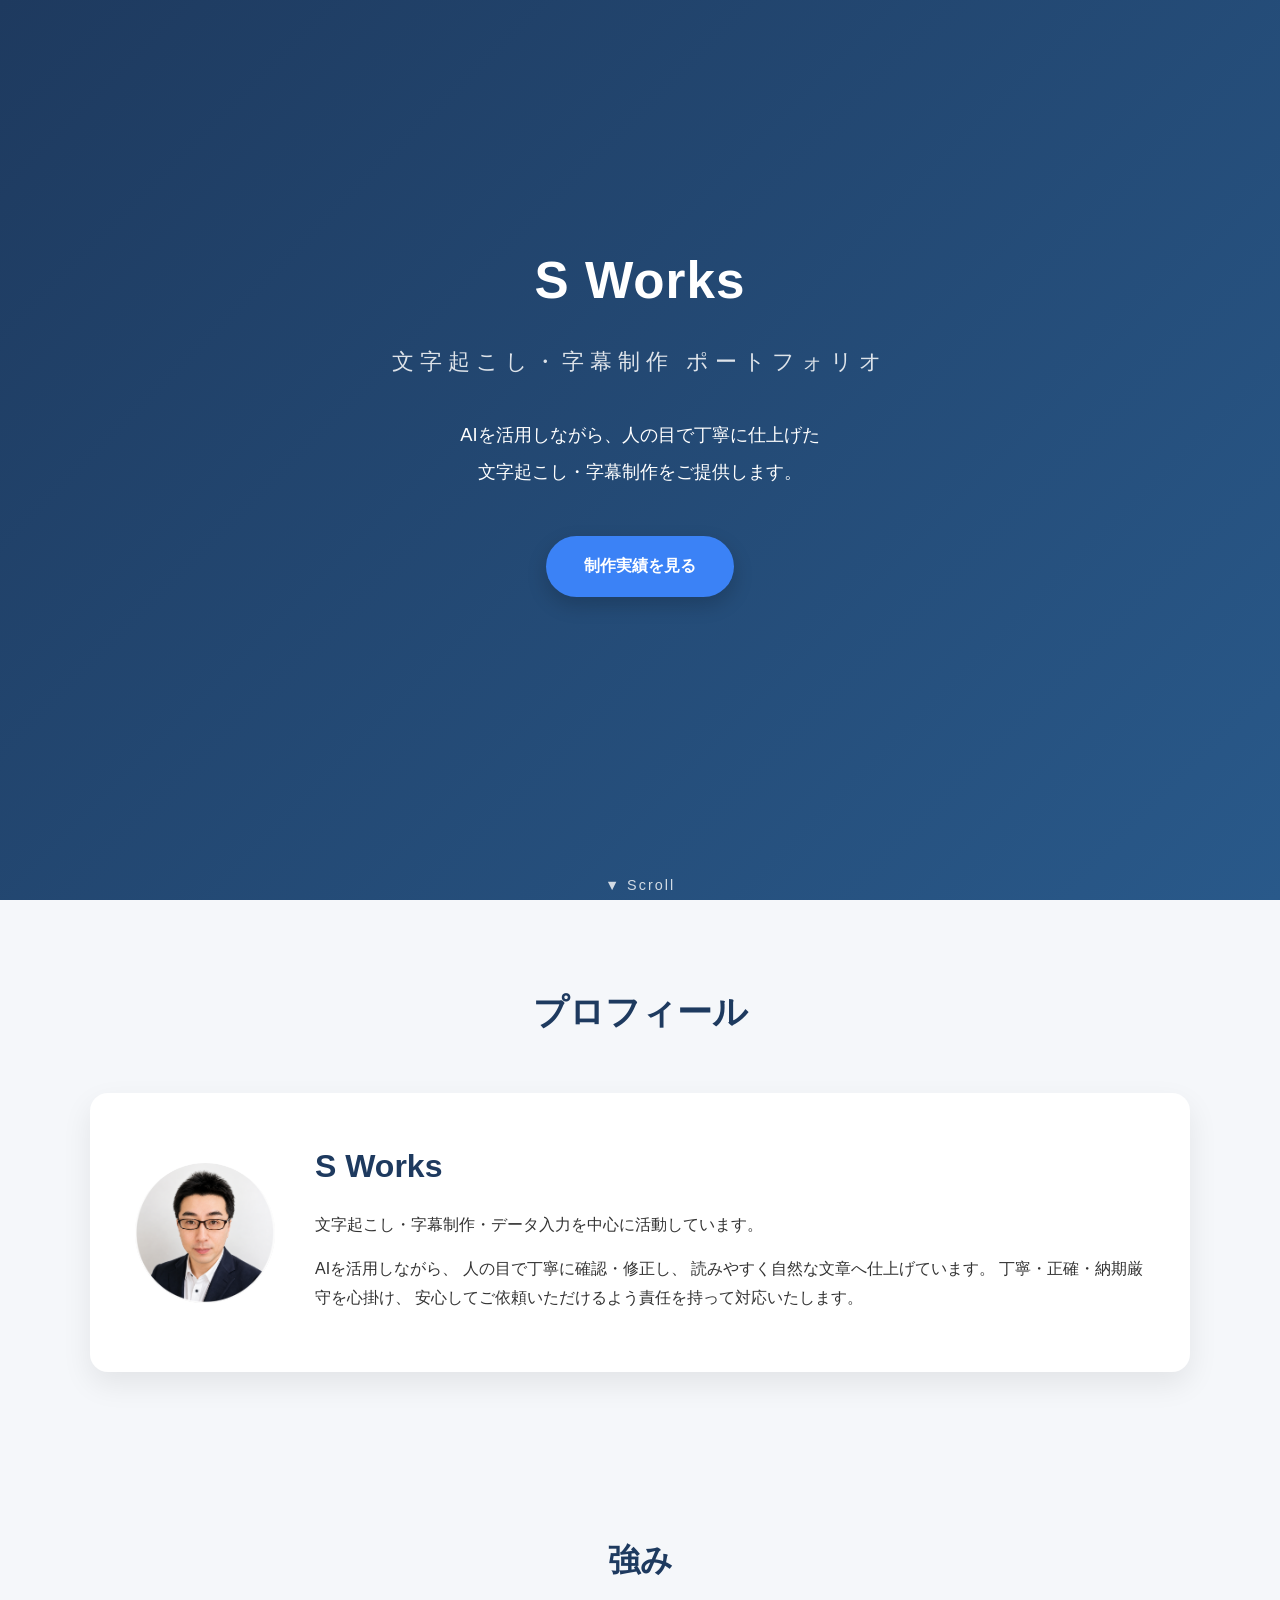
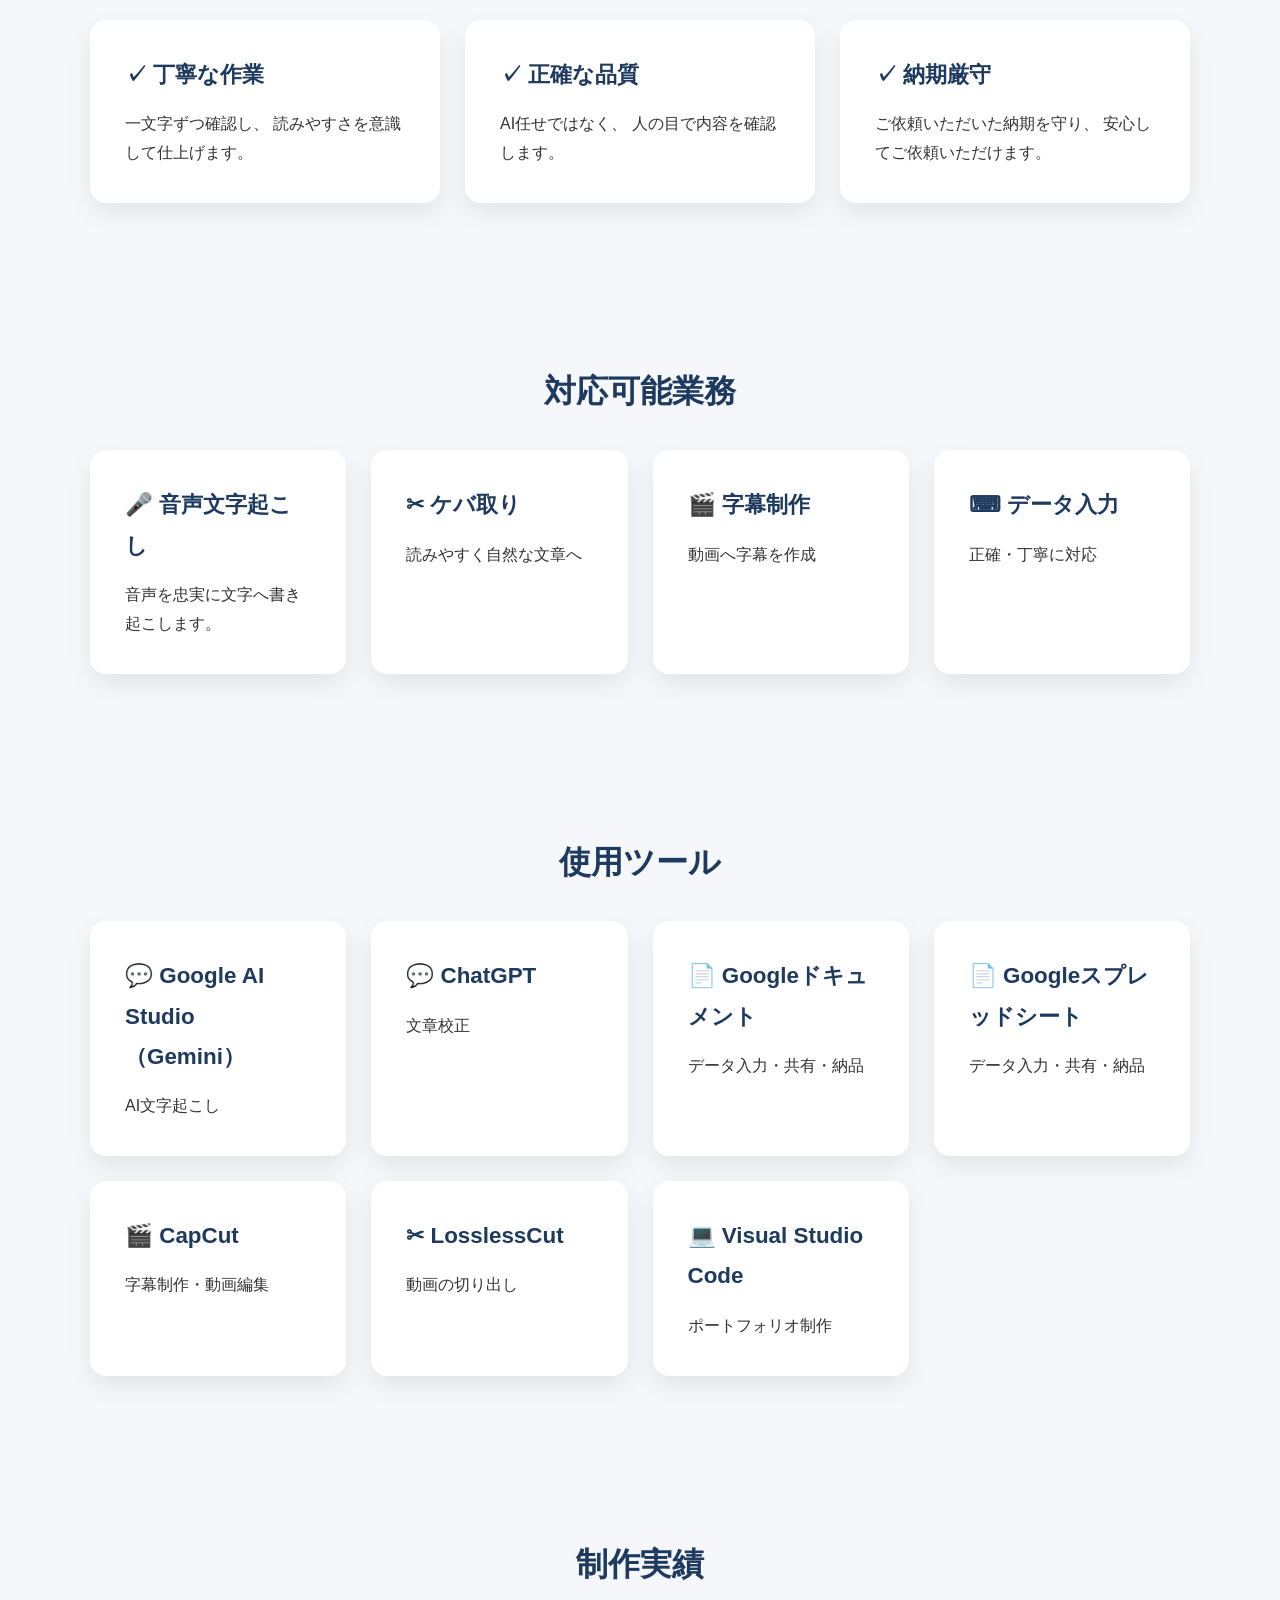
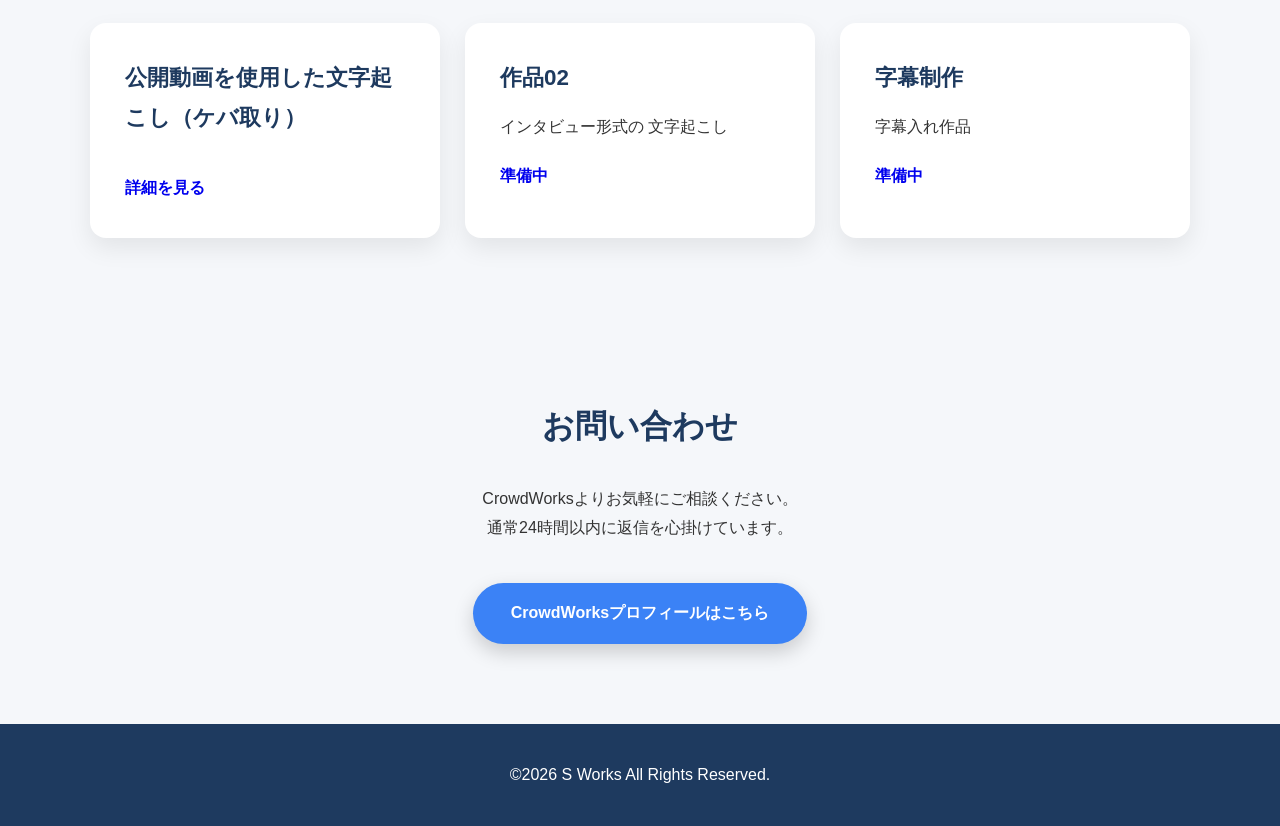
==== index.html @ fecd3fba "修正" ====
<!DOCTYPE html>
<html lang="ja">

<head>
    <meta charset="UTF-8">
    <meta name="viewport" content="width=device-width, initial-scale=1.0">

    <title>文字起こし・字幕制作 ポートフォリオ</title>

    <link rel="stylesheet" href="css/style.css">
</head>

<body>

    <!-- =========================
         Header
    ========================== -->
    <header class="hero">

        <div class="container">

            <h1>S Works</h1>

            <p class="subtitle">
                文字起こし・字幕制作 ポートフォリオ
            </p>

            <p class="lead">
                AIを活用しながら、人の目で丁寧に仕上げた<br>
                文字起こし・字幕制作をご提供します。
            </p>

            <a href="#works" class="button">
                制作実績を見る
            </a>

        </div>

        <div class="scroll-down">
            <a href="#profile">▼ Scroll</a>
        </div>



    </header>

    <!-- =========================
         Main
    ========================== -->
    <main>

        <!-- Profile -->
        <section id="profile" class="section">

            <div class="container">

                <div class="section-title">

                    <h2>プロフィール</h2>

                </div>

                <div class="profile-card">

                    <div class="profile-icon">

                        <img src="images/profile.png" alt="プロフィール写真">

                    </div>

                    <div class="profile-text">

                        <h3>S Works</h3>

                        <p>
                            文字起こし・字幕制作・データ入力を中心に活動しています。
                        </p>

                        <p>
                            AIを活用しながら、
                            人の目で丁寧に確認・修正し、
                            読みやすく自然な文章へ仕上げています。
                            丁寧・正確・納期厳守を心掛け、
                            安心してご依頼いただけるよう責任を持って対応いたします。
                        </p>

                    </div>

                </div>

            </div>

        </section>

        <!-- Strength -->
        <section id="strength" class="section">

            <div class="container">

                <h2>強み</h2>

                <div class="cards">

                    <article class="card">
                        <h3>✓ 丁寧な作業</h3>
                        <p>
                            一文字ずつ確認し、
                            読みやすさを意識して仕上げます。
                        </p>
                    </article>

                    <article class="card">
                        <h3>✓ 正確な品質</h3>
                        <p>
                            AI任せではなく、
                            人の目で内容を確認します。
                        </p>
                    </article>

                    <article class="card">
                        <h3>✓ 納期厳守</h3>
                        <p>
                            ご依頼いただいた納期を守り、
                            安心してご依頼いただけます。
                        </p>
                    </article>

                </div>

            </div>

        </section>

        <!-- Skills -->
        <section id="skills" class="section">

            <div class="container">

                <h2>対応可能業務</h2>

                <div class="cards">

                    <article class="card">
                        <h3>🎤 音声文字起こし</h3>
                        <p>音声を忠実に文字へ書き起こします。</p>
                    </article>

                    <article class="card">
                        <h3>✂ ケバ取り</h3>
                        <p>読みやすく自然な文章へ</p>
                    </article>

                    <article class="card">
                        <h3>🎬 字幕制作</h3>
                        <p>動画へ字幕を作成</p>
                    </article>

                    <article class="card">
                        <h3>⌨ データ入力</h3>
                        <p>正確・丁寧に対応</p>
                    </article>

                </div>

            </div>

        </section>

        <!-- Tools -->
        <section id="tools" class="section">

            <div class="container">

                <h2>使用ツール</h2>

                <div class="cards">
                    <article class="card">
                        <h3>💬 Google AI Studio（Gemini）</h3>
                        <p>AI文字起こし</p>
                    </article>

                    <article class="card">
                        <h3>💬 ChatGPT</h3>
                        <p>文章校正</p>
                    </article>

                    <article class="card">
                        <h3>📄 Googleドキュメント</h3>
                        <p>データ入力・共有・納品</p>
                    </article>

                    <article class="card">
                        <h3>📄 Googleスプレッドシート</h3>
                        <p>データ入力・共有・納品</p>
                    </article>

                    <article class="card">
                        <h3>🎬 CapCut</h3>
                        <p>字幕制作・動画編集</p>
                    </article>

                    <article class="card">
                        <h3>✂ LosslessCut</h3>
                        <p>動画の切り出し</p>
                    </article>

                    <article class="card">
                        <h3>💻 Visual Studio Code</h3>
                        <p>ポートフォリオ制作</p>
                    </article>

                </div>

            </div>

        </section>

        <!-- Works -->
        <section id="works" class="section">

            <div class="container">

                <h2>制作実績</h2>

                <div class="cards">

                    <article class="card">

                        <h3>公開動画を使用した文字起こし（ケバ取り）</h3>

                        <a href="works/work01.html">
                            詳細を見る
                        </a>

                    </article>

                    <article class="card">

                        <h3>作品02</h3>

                        <p>
                            インタビュー形式の
                            文字起こし
                        </p>

                        <a href="#">
                            準備中
                        </a>

                    </article>

                    <article class="card">

                        <h3>字幕制作</h3>

                        <p>
                            字幕入れ作品
                        </p>

                        <a href="#">
                            準備中
                        </a>

                    </article>

                </div>

            </div>

        </section>

        <!-- Contact -->
        <section id="contact" class="section">

            <div class="container">

                <h2>お問い合わせ</h2>

                <p>
                    CrowdWorksよりお気軽にご相談ください。<br>
                    通常24時間以内に返信を心掛けています。
                </p>

                <a href="https://crowdworks.jp/public/employees/7105309" class="button" target="_blank"
                    rel="noopener noreferrer">

                    CrowdWorksプロフィールはこちら

                </a>

            </div>

        </section>

    </main>

    <!-- Footer -->
    <footer>

        <div class="container">

            <p>
                ©2026 S Works
                All Rights Reserved.
            </p>

        </div>

    </footer>

</body>

</html>
---- css/style.css ----
/* ==========================================
   Ver.2.0 Portfolio
   style.css
========================================== */

/* ---------- リセット ---------- */

* {
    margin: 0;
    padding: 0;
    box-sizing: border-box;
}

/* ---------- 全体 ---------- */

html {

    scroll-behavior: smooth;

}

body {

    font-family:
        "Yu Gothic",
        "Meiryo",
        sans-serif;

    background: #F5F7FA;

    color: #333333;

    line-height: 1.8;

}

/* ---------- 共通 ---------- */

.container {

    width: 90%;

    max-width: 1100px;

    margin: auto;

}

.section {

    padding: 80px 0;

}

.section h2 {

    font-size: 2rem;

    color: #1E3A5F;

    margin-bottom: 30px;

    text-align: center;

}

/* ---------- Hero ---------- */

.hero {

    min-height: 100vh;

    display: flex;

    flex-direction: column;

    justify-content: center;

    align-items: center;

    background: linear-gradient(135deg, #1E3A5F 0%, #29598A 100%);

    color: white;

    text-align: center;

}

/* ←ここに追加 */
.hero .container {

    display: flex;

    flex-direction: column;

    align-items: center;

}

.hero h1 {

    font-size: 3.2rem;

    margin-bottom: 15px;

    font-weight: 700;

    letter-spacing: 1px;

}

.subtitle {

    font-size: 1.4rem;

    letter-spacing: 6px;

    opacity: .85;

    margin-bottom: 35px;

    text-transform: uppercase;

}

.lead {

    font-size: 1.15rem;

    line-height: 2;

    margin-bottom: 45px;

}

/* ---------- ボタン ---------- */

.button {

    display: inline-block;

    background: #3B82F6;

    color: white;

    text-decoration: none;

    padding: 16px 38px;

    border-radius: 50px;

    font-weight: bold;

    box-shadow: 0 8px 20px rgba(0, 0, 0, .18);

    transition: all .3s ease;

}

.button:hover {

    background: #2563EB;

    transform: translateY(-3px);

    box-shadow: 0 15px 30px rgba(0, 0, 0, .25);

}

/* ---------- カード一覧 ---------- */

.cards {

    display: grid;

    grid-template-columns: repeat(auto-fit, minmax(220px, 1fr));

    gap: 25px;

}

.card {

    background: white;

    border-radius: 16px;

    padding: 35px;

    box-shadow: 0 10px 25px rgba(0, 0, 0, .08);

    transition: .3s;

}

.card:hover {

    transform: translateY(-8px);

    box-shadow: 0 18px 35px rgba(0, 0, 0, .15);

}


.card h3 {

    color: #1E3A5F;

    font-size: 1.4rem;

    margin-bottom: 15px;

}

.card a {

    display: inline-block;

    margin-top: 20px;

    text-decoration: none;

    font-weight: bold;

}

/* ---------- リスト ---------- */

ul {

    list-style: none;

}

li {

    background: white;

    margin-bottom: 15px;

    padding: 18px 25px;

    border-left: 5px solid #3B82F6;

    border-radius: 8px;

    box-shadow: 0 2px 8px rgba(0, 0, 0, .05);

}

/* ---------- Footer ---------- */

footer {

    background: #1E3A5F;

    color: white;

    text-align: center;

    padding: 35px;

}

footer p {
    line-height: 2;
}

/* ---------- スマホ ---------- */

@media (max-width:768px) {

    .hero {

        padding: 80px 20px;

    }

    .hero h1 {

        font-size: 2.2rem;

    }

    .subtitle {

        font-size: 1.2rem;

    }

    .cards {

        grid-template-columns: 1fr;

    }

    .section {

        padding: 60px 0;

    }

    .profile-card {

        flex-direction: column;

        text-align: center;

    }

    .profile-icon {

        margin-bottom: 20px;

    }

    .work-sample {

        grid-template-columns: 1fr;

    }

}

/* ==========================
   Section Title
========================== */

.section-title {
    text-align: center;
    margin-bottom: 50px;
}

.section-title span {
    display: block;
    color: #3B82F6;
    font-size: 0.9rem;
    font-weight: bold;
    letter-spacing: 4px;
    margin-bottom: 10px;
}

.section-title h2 {
    font-size: 2.2rem;
    color: #1E3A5F;
    margin-bottom: 0;
}

/* ==========================
   Profile
========================== */

.profile-card {

    display: flex;

    align-items: center;

    gap: 40px;

    background: white;

    border-radius: 18px;

    padding: 45px;

    box-shadow: 0 12px 30px rgba(0, 0, 0, .08);

}

.profile-icon {

    width: 140px;

    height: 140px;

    overflow: hidden;

    border-radius: 50%;

    flex-shrink: 0;

}

.profile-icon img {

    width: 100%;
    height: 100%;
    object-fit: cover;

    border-radius: 50%;

    box-shadow: 0 8px 18px rgba(0, 0, 0, .15);

}

.profile-text h3 {

    font-size: 2rem;

    color: #1E3A5F;

    margin-bottom: 15px;

}

.profile-text p {

    margin-bottom: 15px;

}

/* ==========================
   Scroll
========================== */

.scroll-down {

    text-align: center;

    margin-top: 40px;

}

.scroll-down a {

    color: white;

    text-decoration: none;

    font-size: 0.9rem;

    letter-spacing: 2px;

    opacity: .8;

    animation: scrollMove 2s infinite;

}

@keyframes scrollMove {

    0% {
        transform: translateY(0);
        opacity: .3;
    }

    50% {
        transform: translateY(10px);
        opacity: 1;
    }

    100% {
        transform: translateY(0);
        opacity: .3;
    }

}

/* ==========================
   Contact
========================== */

#contact {

    text-align: center;

}

#contact p {

    margin-bottom: 30px;

}

#contact .button {

    margin-top: 10px;

}

/* ==========================
   Work Sample
========================== */

.work-sample {

    display: grid;

    grid-template-columns: repeat(2, 1fr);

    gap: 25px;

    margin-top: 30px;

}

/* ==========================
   Project Table
========================== */

.project-table {

    width: 100%;

    border-collapse: collapse;

    background: white;

    border-radius: 12px;

    overflow: hidden;

    box-shadow: 0 8px 20px rgba(0, 0, 0, .08);

}

.project-table th {

    width: 30%;

    background: #1E3A5F;

    color: white;

    padding: 18px;

    text-align: left;

    font-weight: bold;

}

.project-table td {

    padding: 18px;

    background: #F7F9FC;

}

.project-table tr:not(:last-child) {

    border-bottom: 1px solid #E5E7EB;

}

/* ==========================
   Result
========================== */

.result-card {

    text-align: center;

    padding: 60px 40px;

}

.result-card p {

    margin-bottom: 35px;

    font-size: 1.05rem;

}

/* ==========================
   video-info
========================== */
.video-info {

    margin-top: 20px;

    padding: 20px;

    background: #F7F9FC;

    border-left: 4px solid #3B82F6;

    border-radius: 8px;

    font-size: 0.95rem;

    line-height: 1.8;

}

.video-info p {

    margin-bottom: 8px;

}
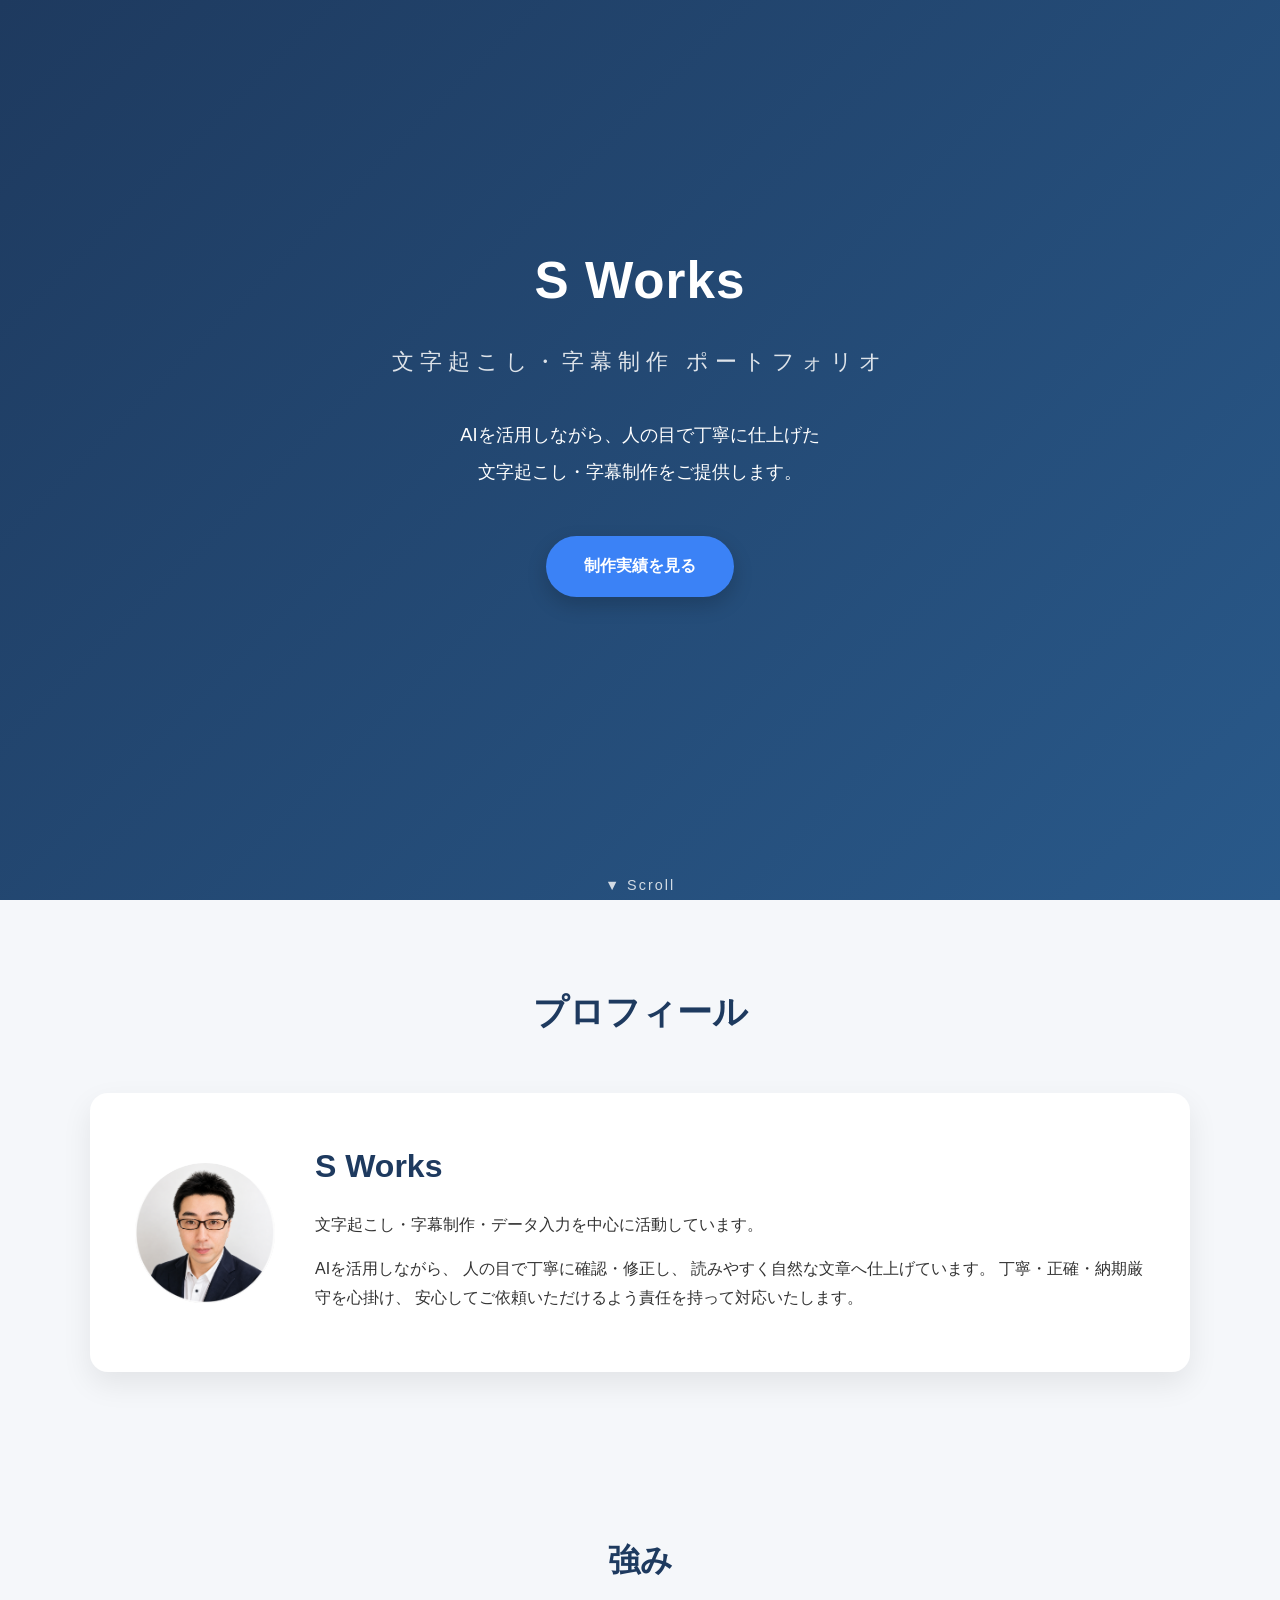
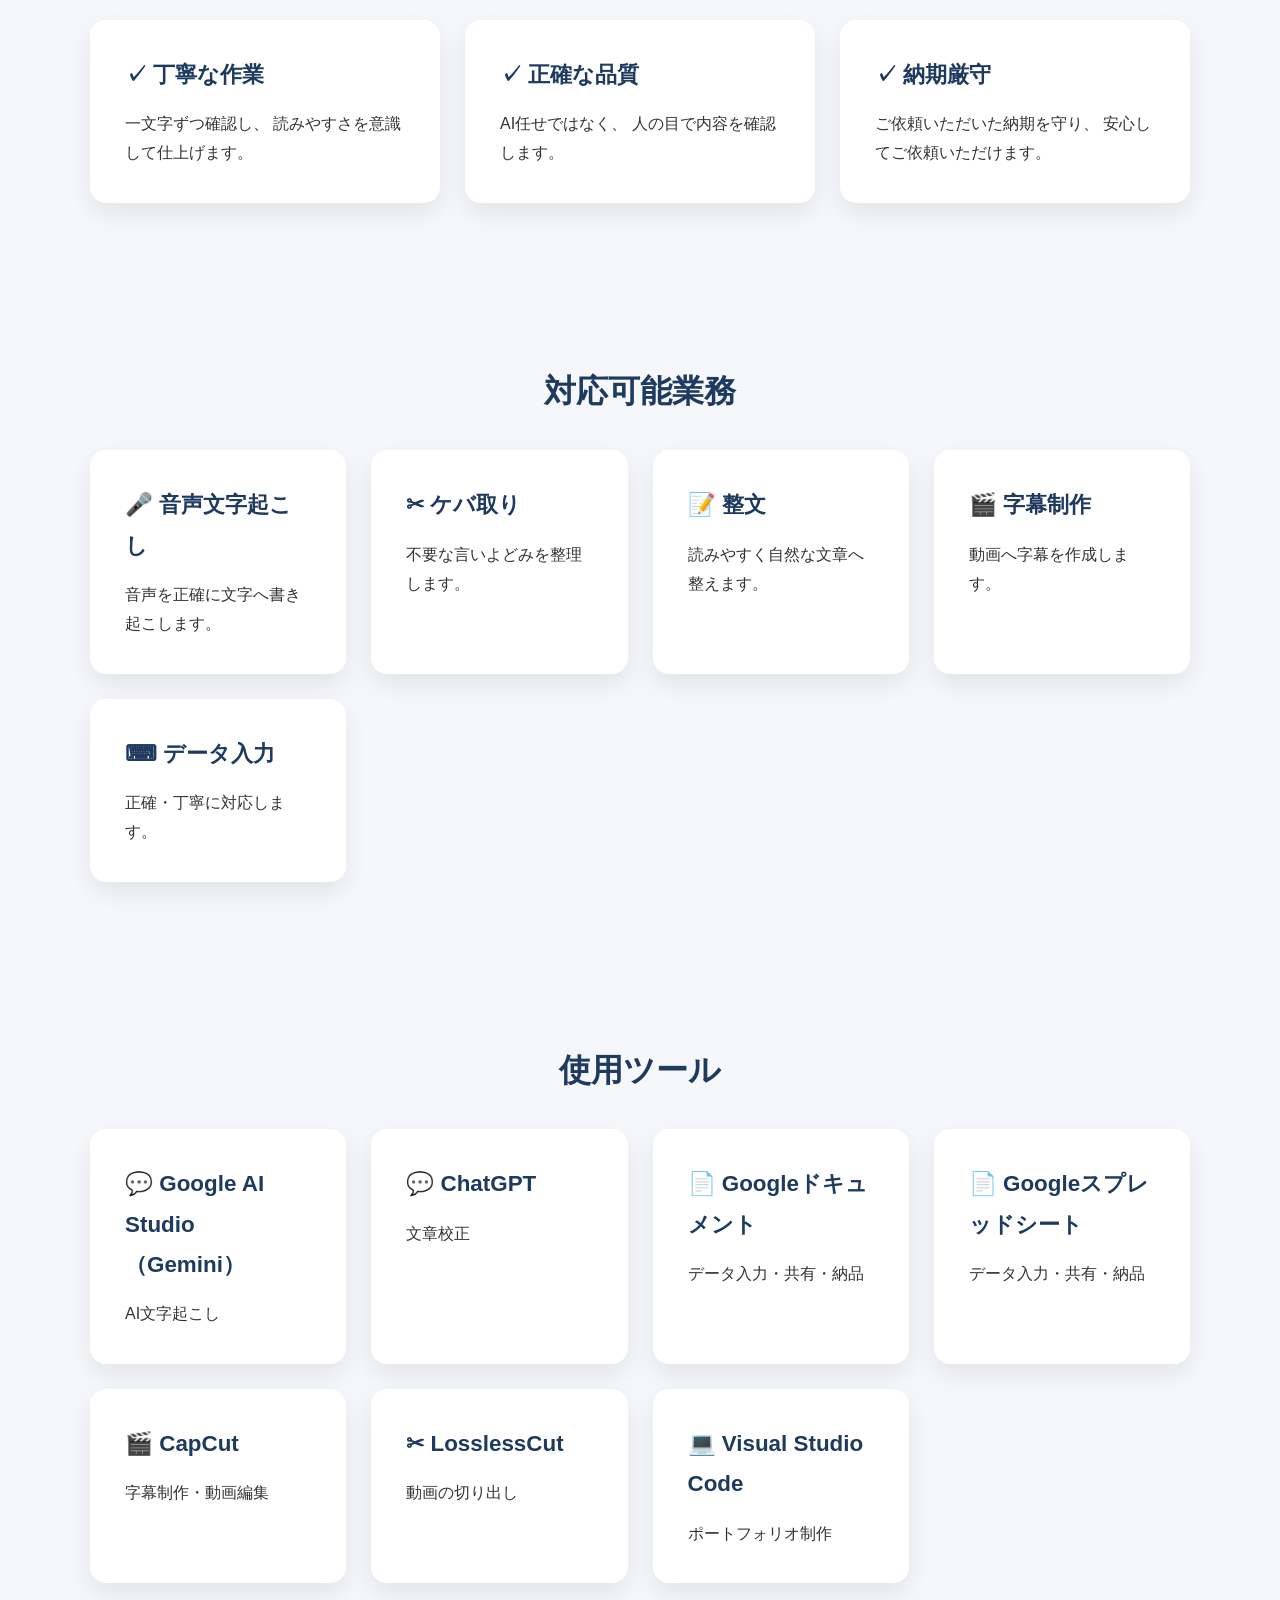
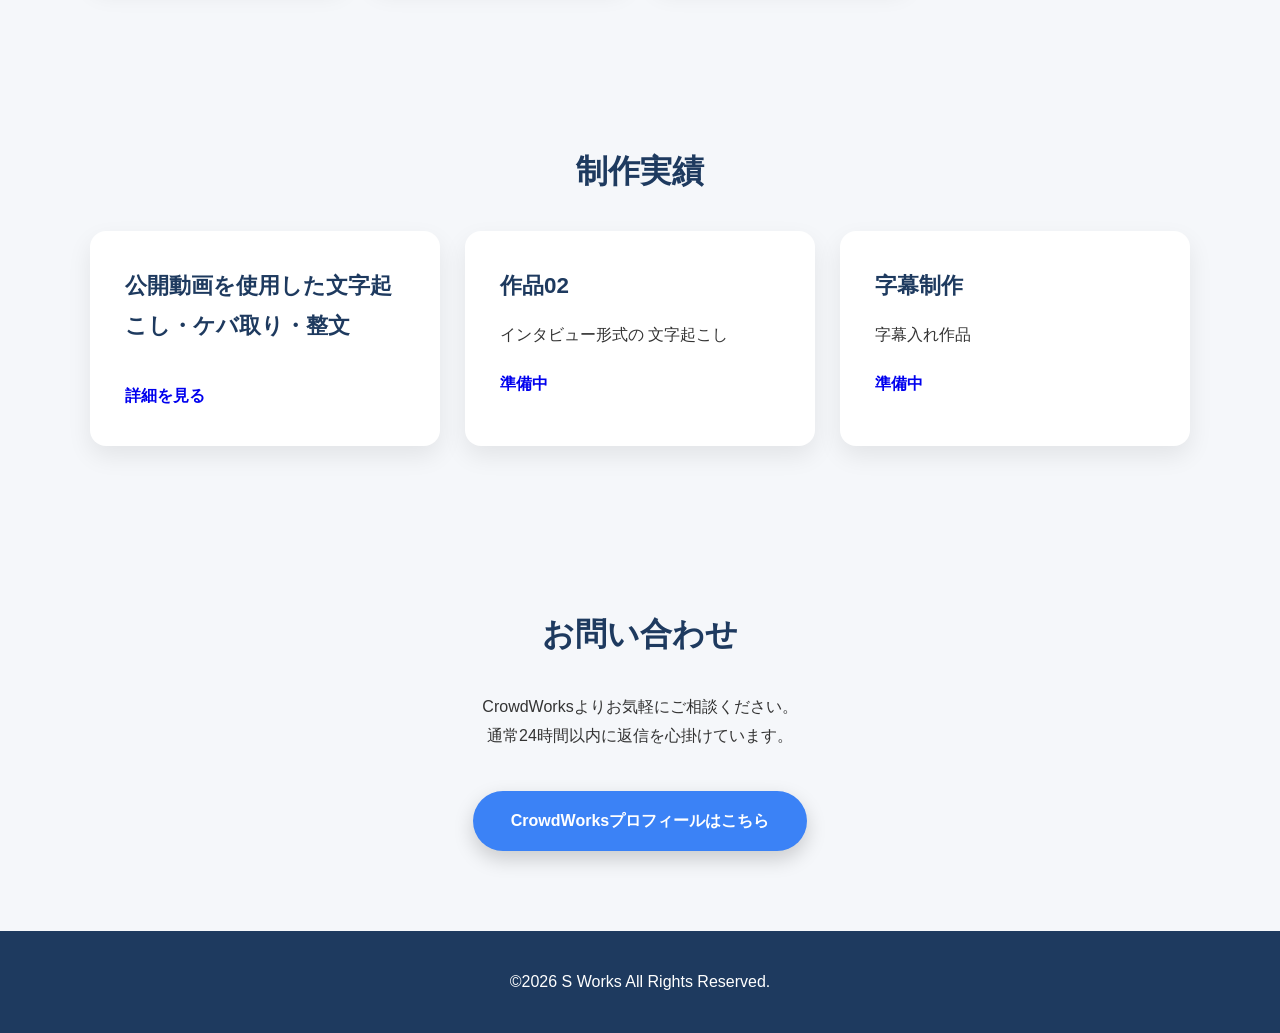
==== commit 68496190: "修正" ====
--- a/index.html
+++ b/index.html
@@ -142,22 +142,27 @@
 
                     <article class="card">
                         <h3>🎤 音声文字起こし</h3>
-                        <p>音声を忠実に文字へ書き起こします。</p>
+                        <p>音声を正確に文字へ書き起こします。</p>
                     </article>
 
                     <article class="card">
                         <h3>✂ ケバ取り</h3>
-                        <p>読みやすく自然な文章へ</p>
+                        <p>不要な言いよどみを整理します。</p>
+                    </article>
+
+                    <article class="card">
+                        <h3>📝 整文</h3>
+                        <p>読みやすく自然な文章へ整えます。</p>
                     </article>
 
                     <article class="card">
                         <h3>🎬 字幕制作</h3>
-                        <p>動画へ字幕を作成</p>
+                        <p>動画へ字幕を作成します。</p>
                     </article>
 
                     <article class="card">
                         <h3>⌨ データ入力</h3>
-                        <p>正確・丁寧に対応</p>
+                        <p>正確・丁寧に対応します。</p>
                     </article>
 
                 </div>
@@ -226,7 +231,7 @@
 
                     <article class="card">
 
-                        <h3>公開動画を使用した文字起こし（ケバ取り）</h3>
+                        <h3>公開動画を使用した文字起こし・ケバ取り・整文</h3>
 
                         <a href="works/work01.html">
                             詳細を見る
--- a/css/style.css
+++ b/css/style.css
@@ -487,7 +487,7 @@
 
     display: grid;
 
-    grid-template-columns: repeat(2, 1fr);
+    grid-template-columns: repeat(3, 1fr);
 
     gap: 25px;
 
@@ -590,4 +590,49 @@
 
     margin-bottom: 8px;
 
+}
+
+
+/* ==========================
+   Transcript
+========================== */
+
+.transcript {
+
+    background: #ffffff;
+
+    border-radius: 16px;
+
+    padding: 30px;
+
+    box-shadow: 0 10px 25px rgba(0, 0, 0, .08);
+
+    line-height: 2;
+
+}
+
+.transcript p {
+
+    margin-bottom: 24px;
+
+}
+
+.transcript p:last-child {
+
+    margin-bottom: 0;
+
+}
+
+.highlight {
+
+    background: #FFF3A3;
+
+    color: #C0392B;
+
+    font-weight: bold;
+
+    padding: 0 2px;
+
+    border-radius: 3px;
+
 }
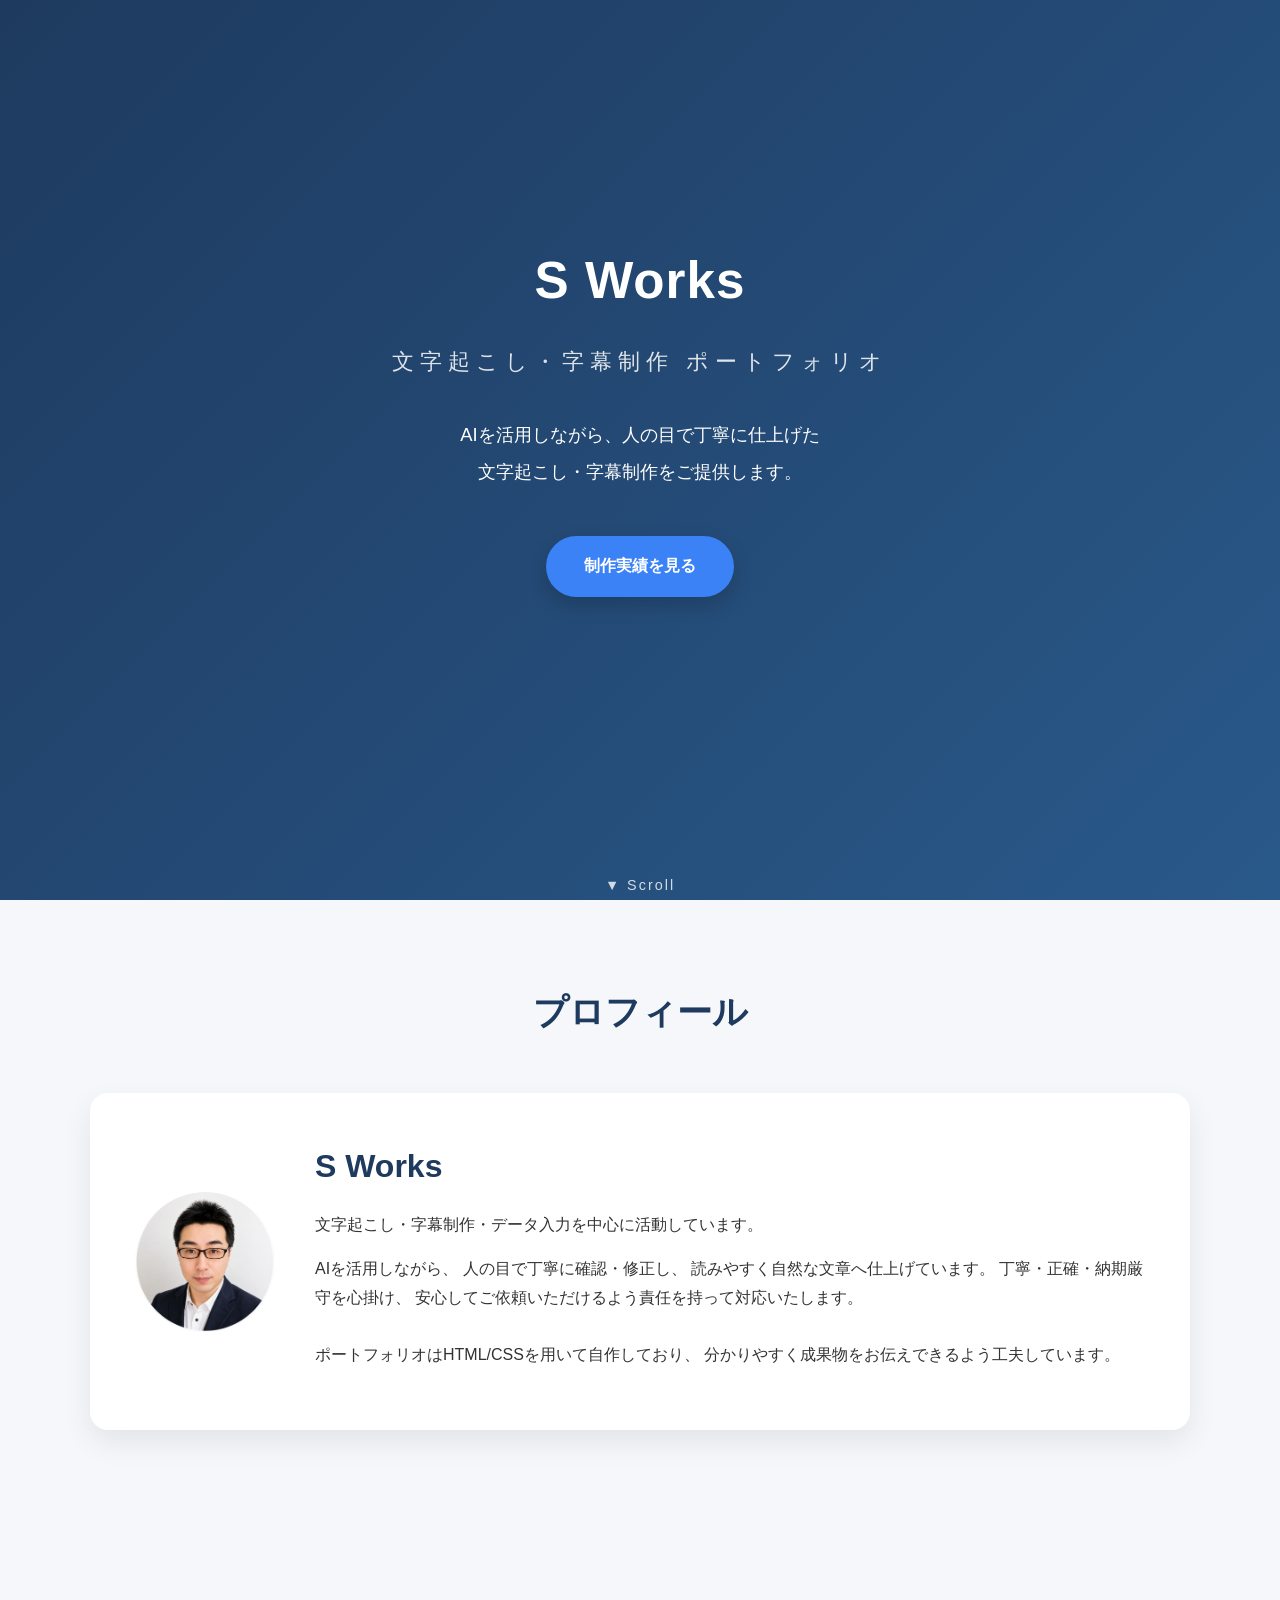
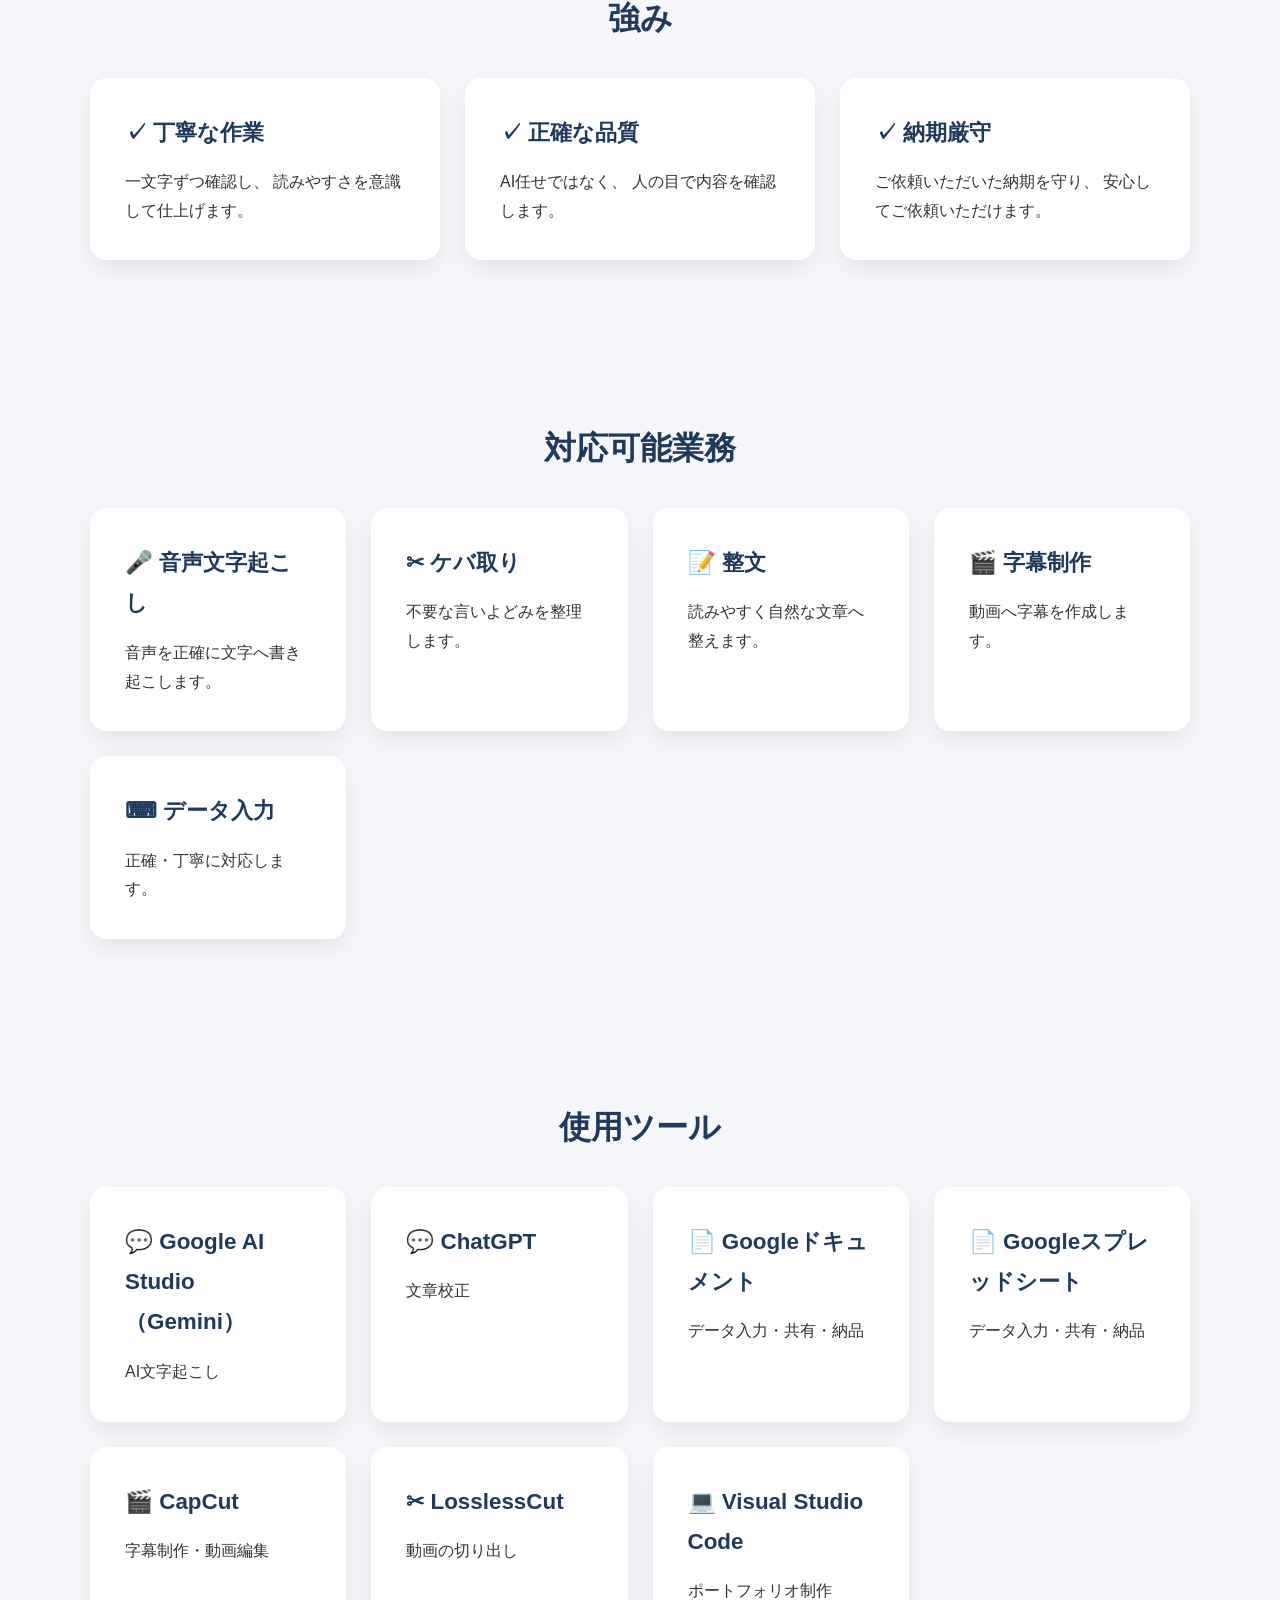
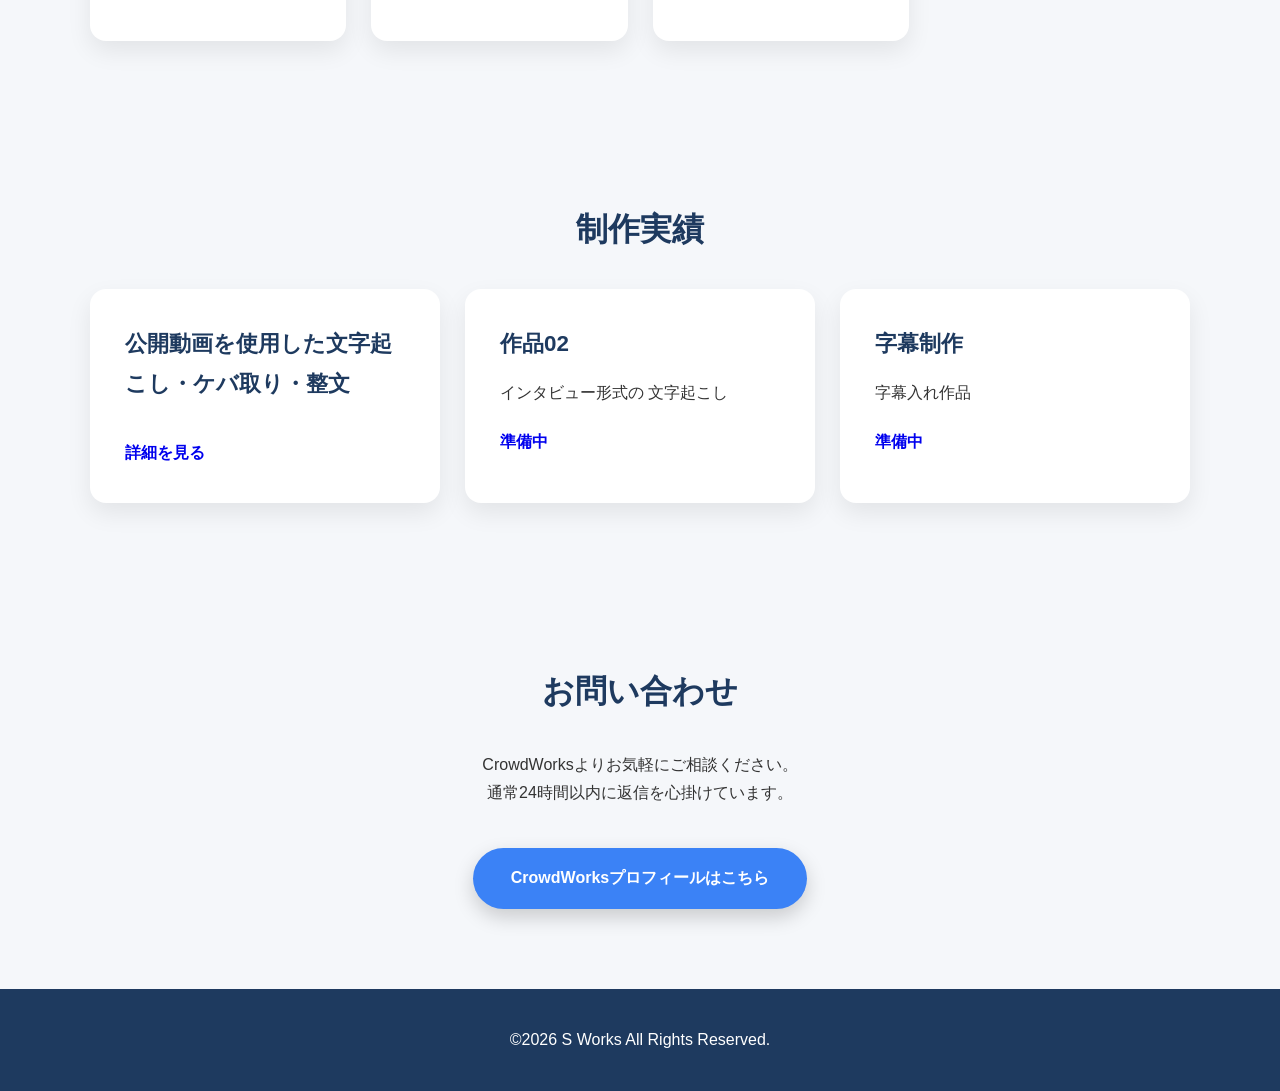
==== commit 65be8438: "修正" ====
--- a/index.html
+++ b/index.html
@@ -82,6 +82,10 @@
                             読みやすく自然な文章へ仕上げています。
                             丁寧・正確・納期厳守を心掛け、
                             安心してご依頼いただけるよう責任を持って対応いたします。
+                            <br>
+                            <br>
+                            ポートフォリオはHTML/CSSを用いて自作しており、
+                            分かりやすく成果物をお伝えできるよう工夫しています。
                         </p>
 
                     </div>
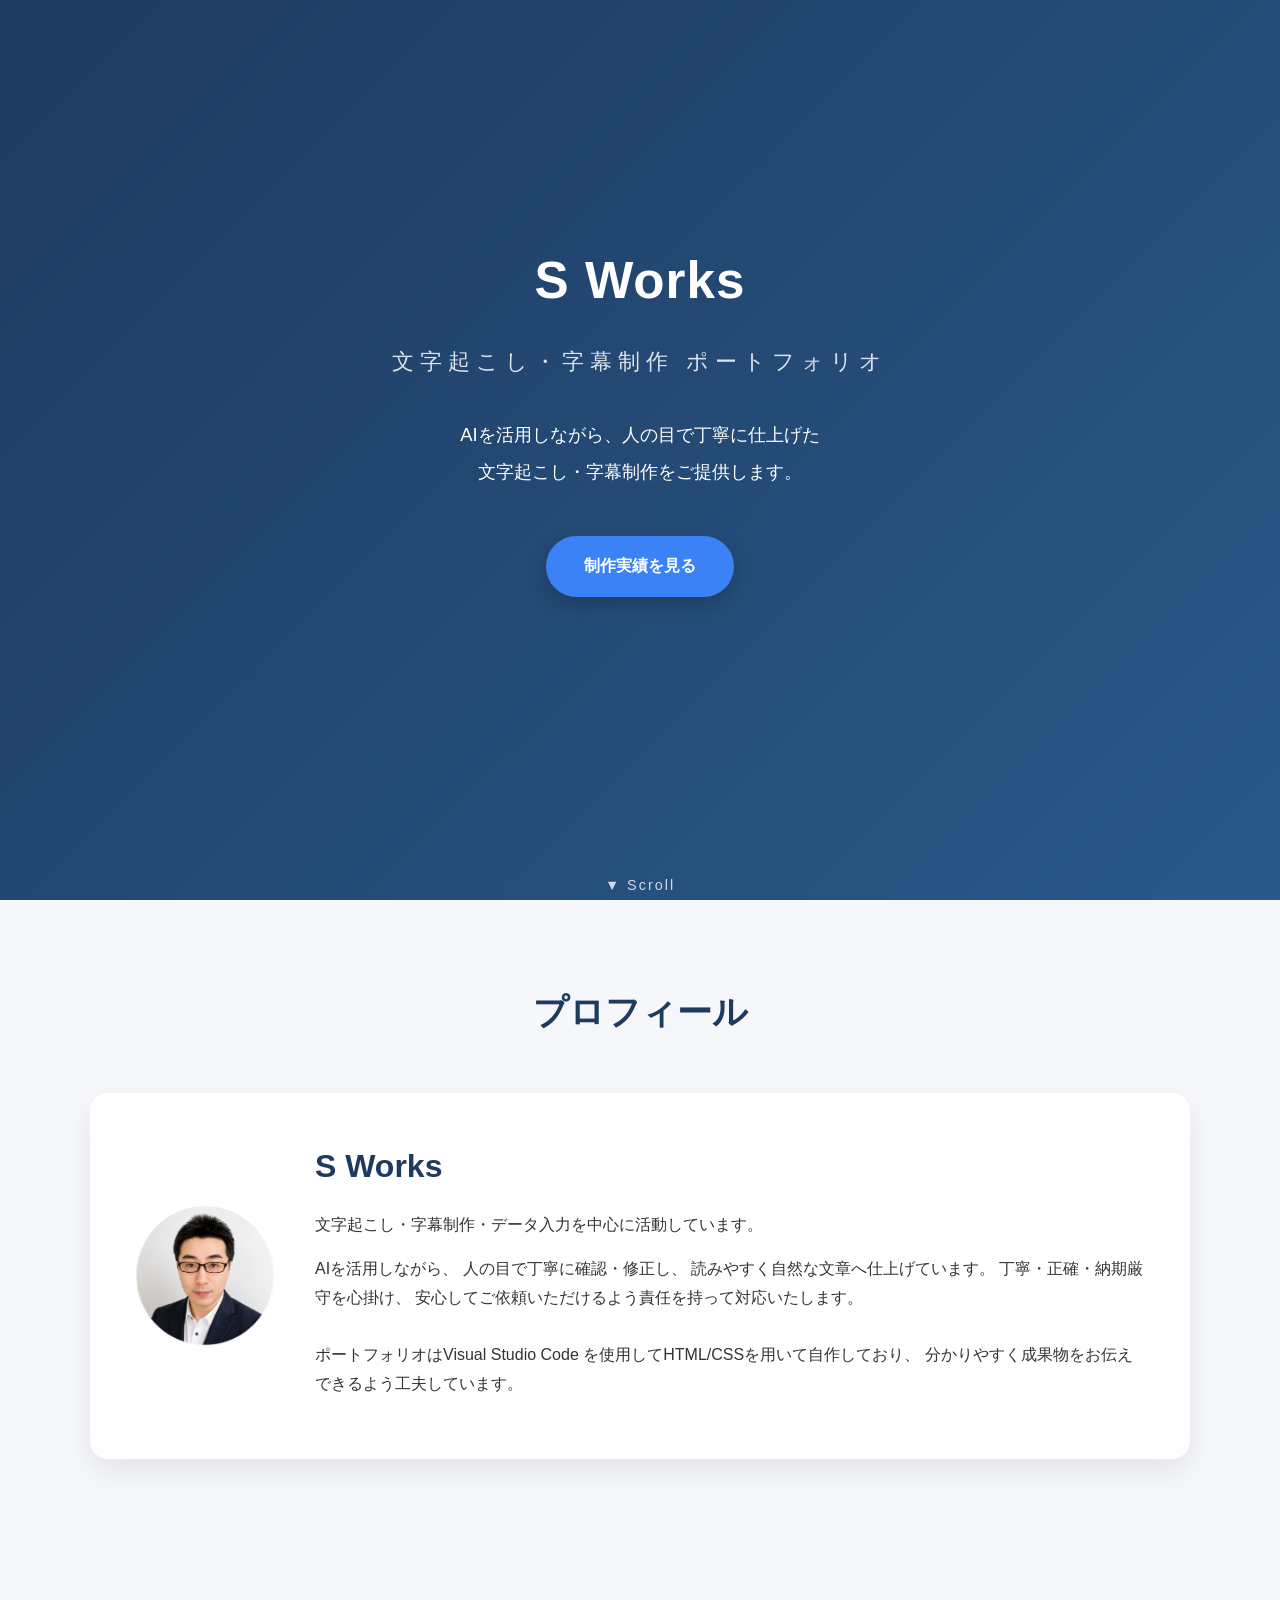
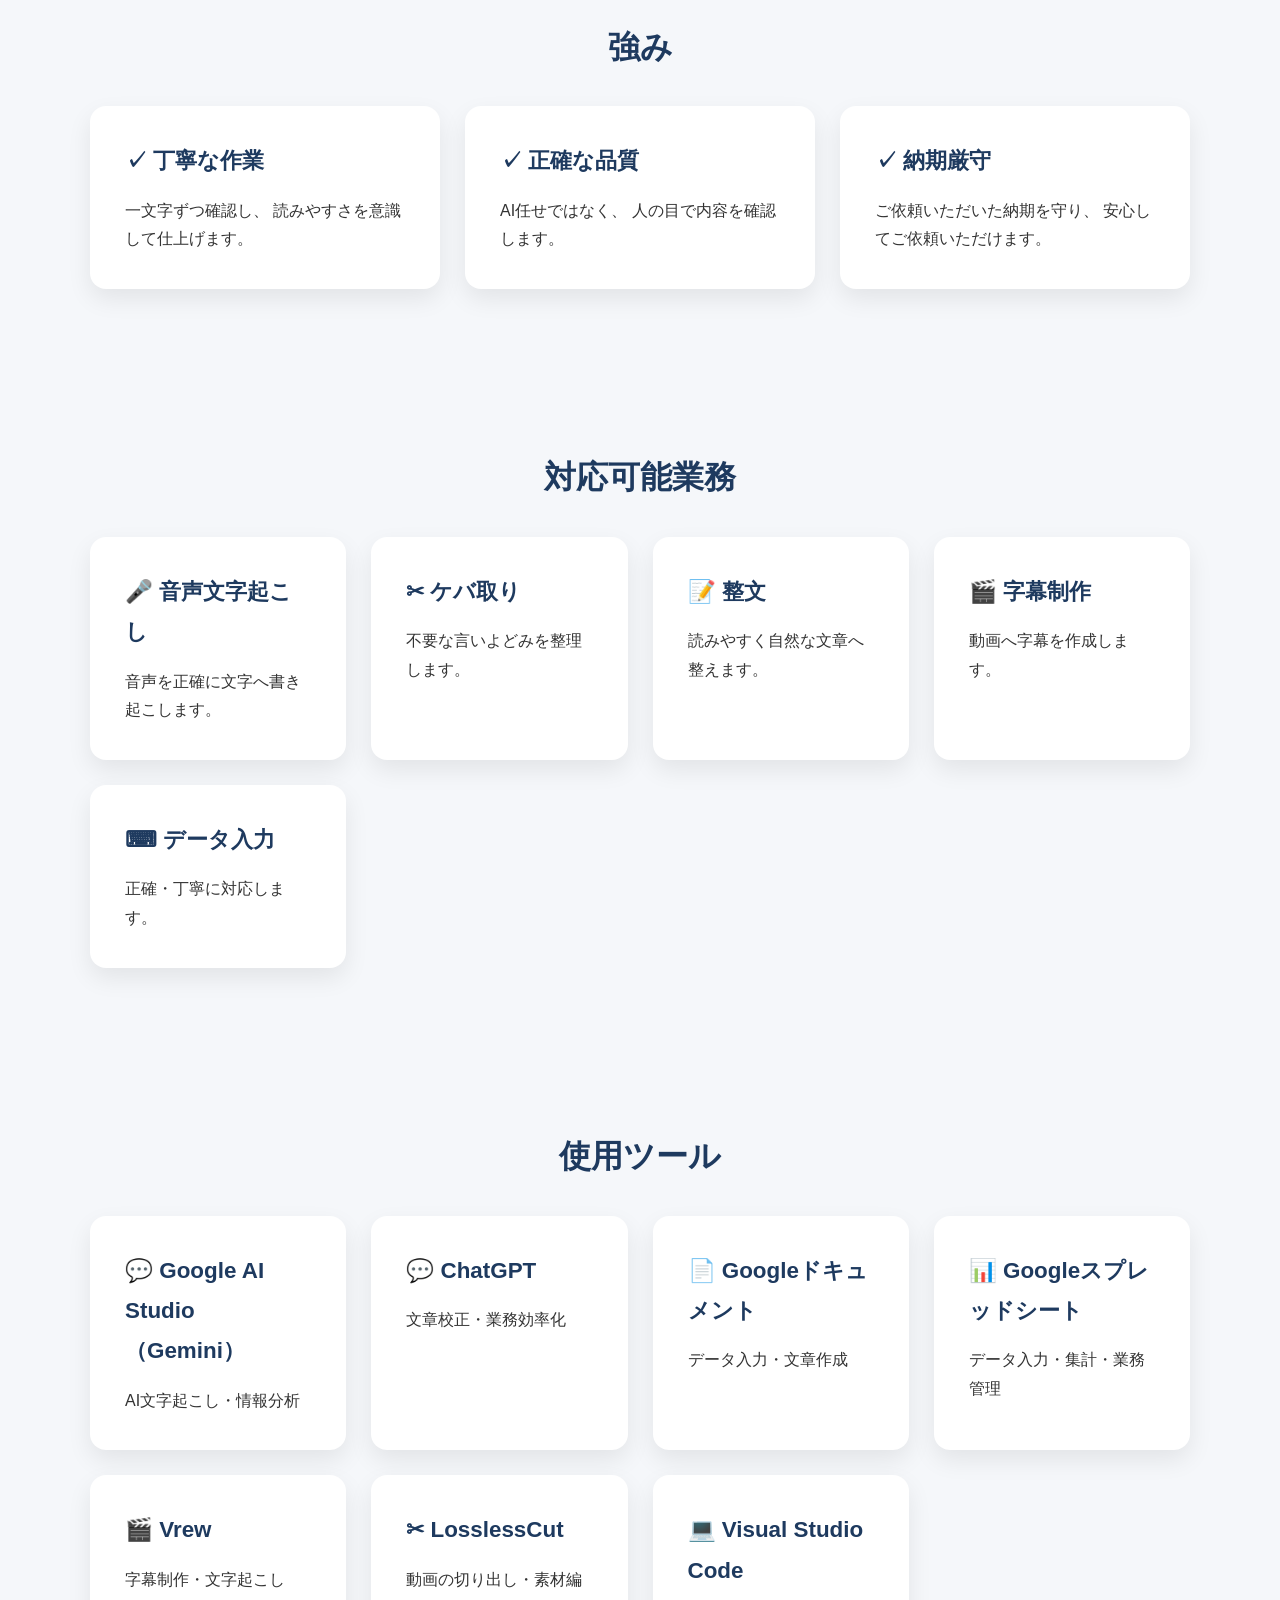
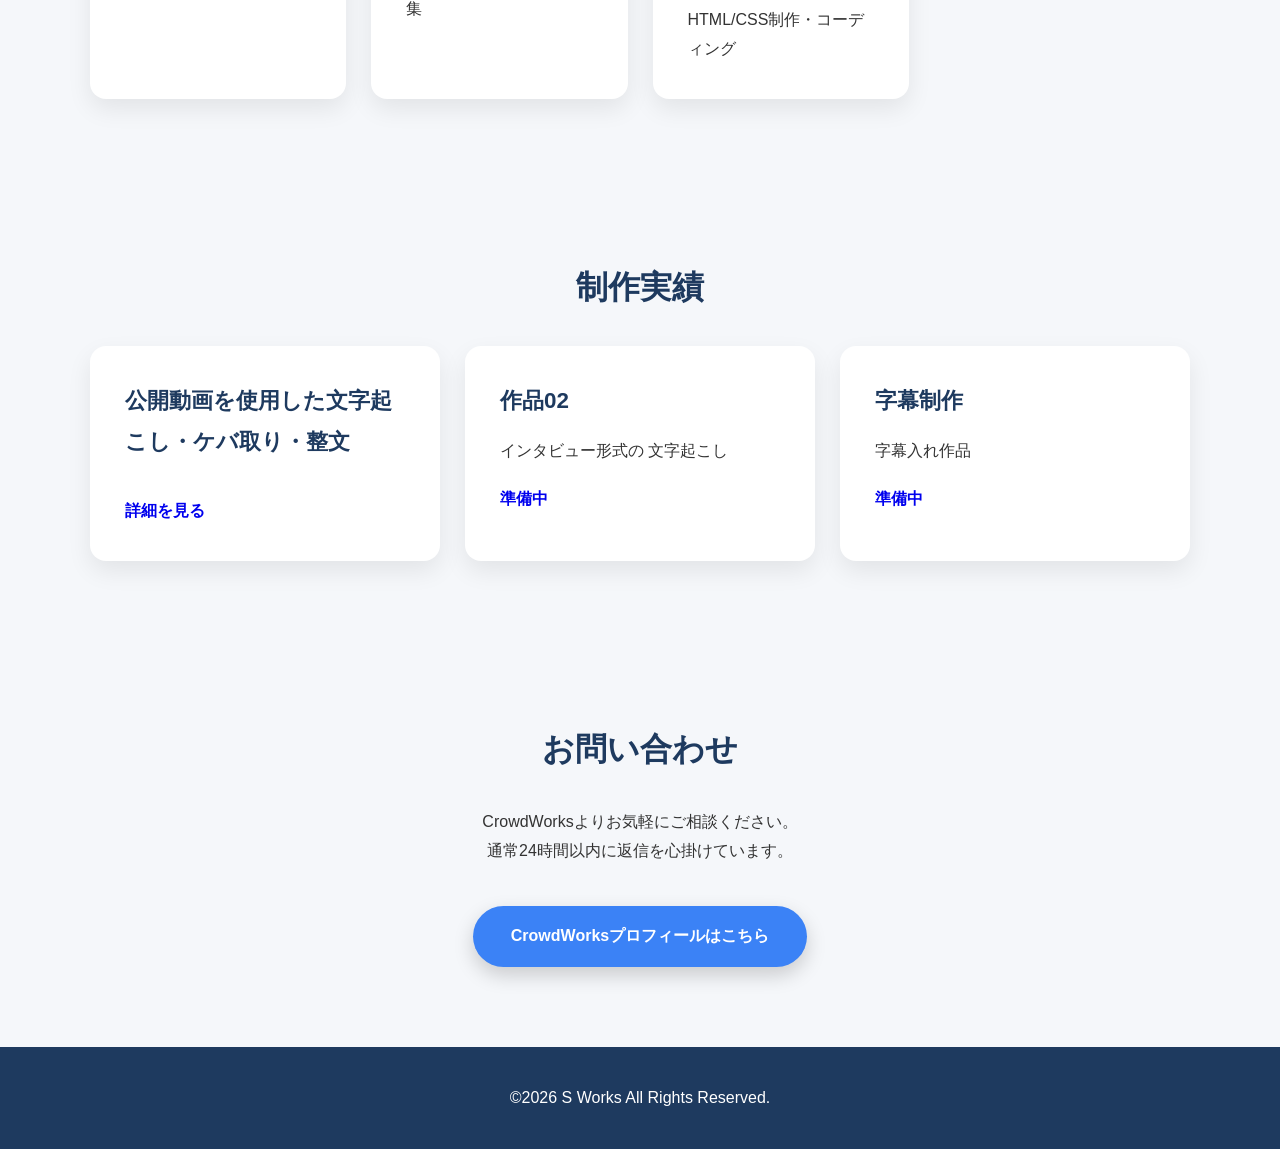
==== commit ce531e46: "修正" ====
--- a/index.html
+++ b/index.html
@@ -84,7 +84,7 @@
                             安心してご依頼いただけるよう責任を持って対応いたします。
                             <br>
                             <br>
-                            ポートフォリオはHTML/CSSを用いて自作しており、
+                            ポートフォリオはVisual Studio Code を使用してHTML/CSSを用いて自作しており、
                             分かりやすく成果物をお伝えできるよう工夫しています。
                         </p>
 
@@ -185,37 +185,37 @@
                 <div class="cards">
                     <article class="card">
                         <h3>💬 Google AI Studio（Gemini）</h3>
-                        <p>AI文字起こし</p>
+                        <p>AI文字起こし・情報分析</p>
                     </article>
 
                     <article class="card">
                         <h3>💬 ChatGPT</h3>
-                        <p>文章校正</p>
+                        <p>文章校正・業務効率化</p>
                     </article>
 
                     <article class="card">
                         <h3>📄 Googleドキュメント</h3>
-                        <p>データ入力・共有・納品</p>
-                    </article>
-
-                    <article class="card">
-                        <h3>📄 Googleスプレッドシート</h3>
-                        <p>データ入力・共有・納品</p>
-                    </article>
-
-                    <article class="card">
-                        <h3>🎬 CapCut</h3>
-                        <p>字幕制作・動画編集</p>
+                        <p>データ入力・文章作成</p>
+                    </article>
+
+                    <article class="card">
+                        <h3>📊 Googleスプレッドシート</h3>
+                        <p>データ入力・集計・業務管理</p>
+                    </article>
+
+                    <article class="card">
+                        <h3>🎬 Vrew</h3>
+                        <p>字幕制作・文字起こし</p>
                     </article>
 
                     <article class="card">
                         <h3>✂ LosslessCut</h3>
-                        <p>動画の切り出し</p>
+                        <p>動画の切り出し・素材編集</p>
                     </article>
 
                     <article class="card">
                         <h3>💻 Visual Studio Code</h3>
-                        <p>ポートフォリオ制作</p>
+                        <p>HTML/CSS制作・コーディング</p>
                     </article>
 
                 </div>
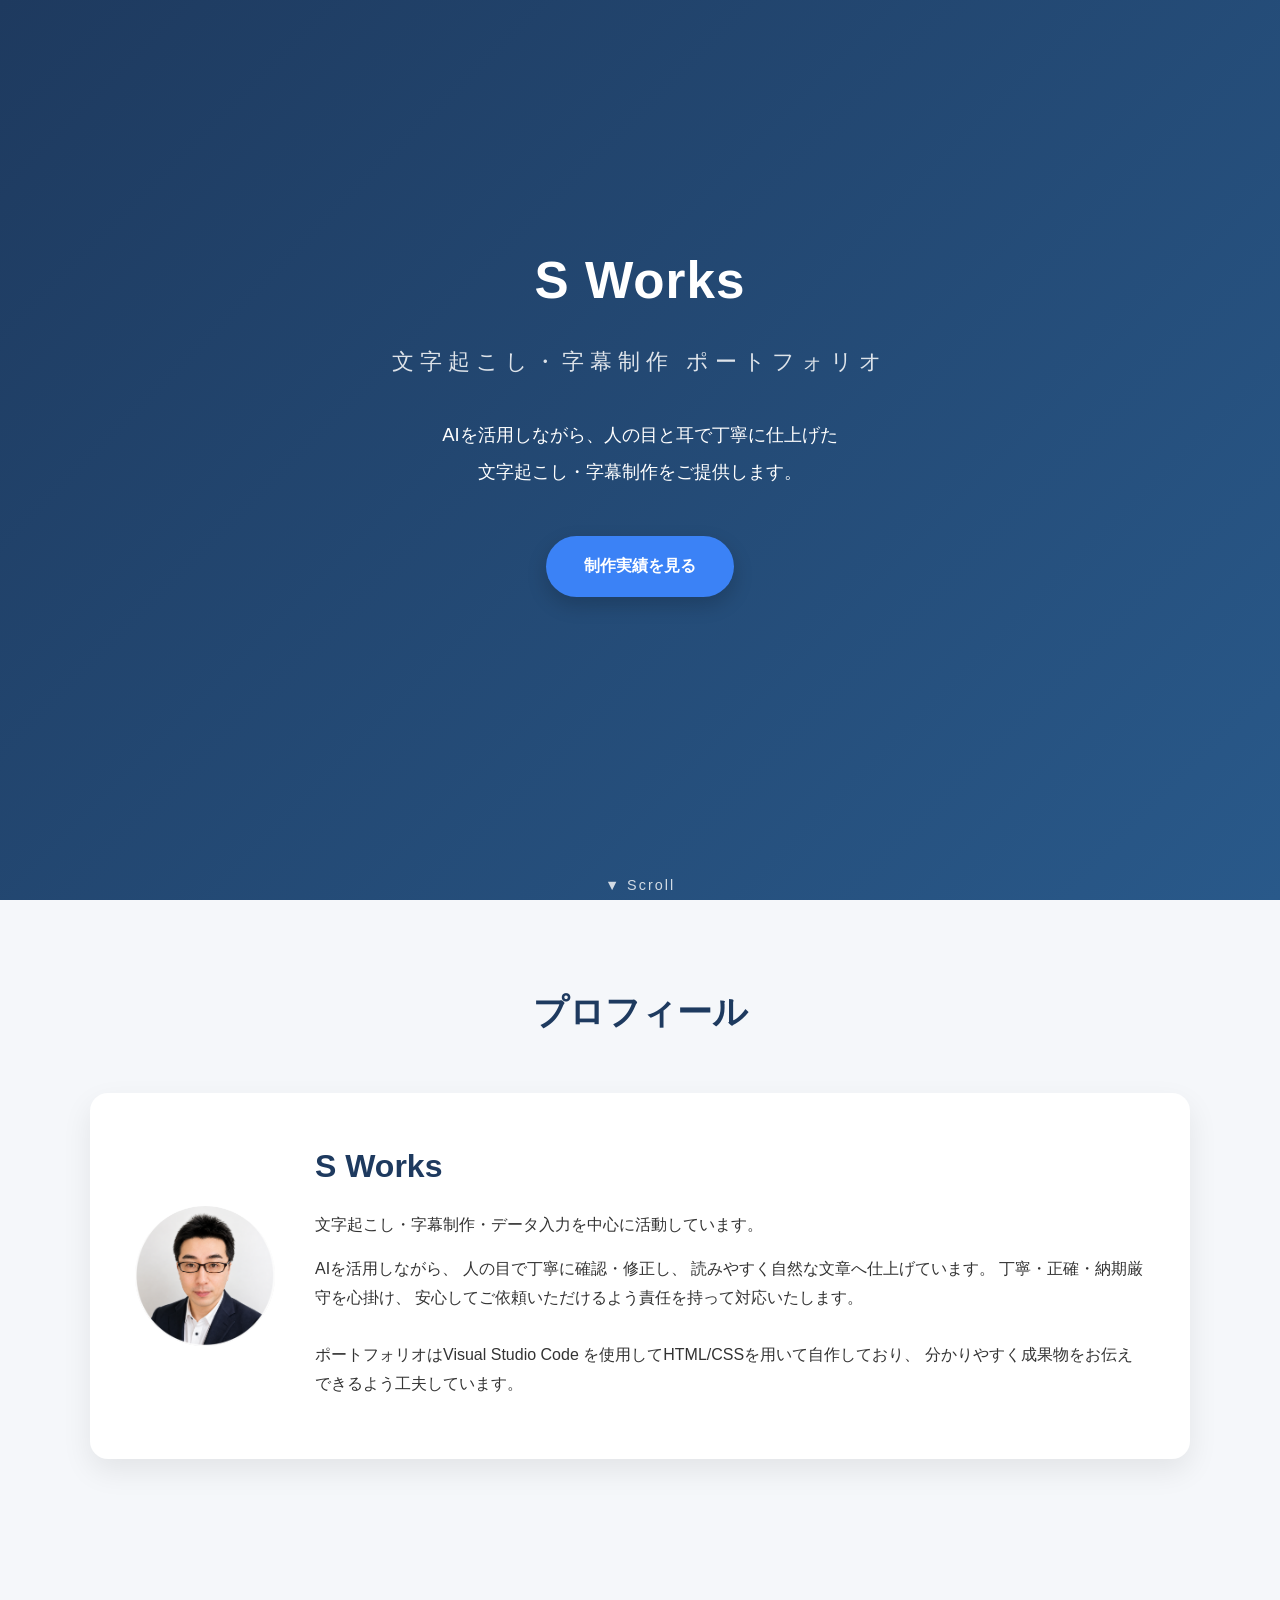
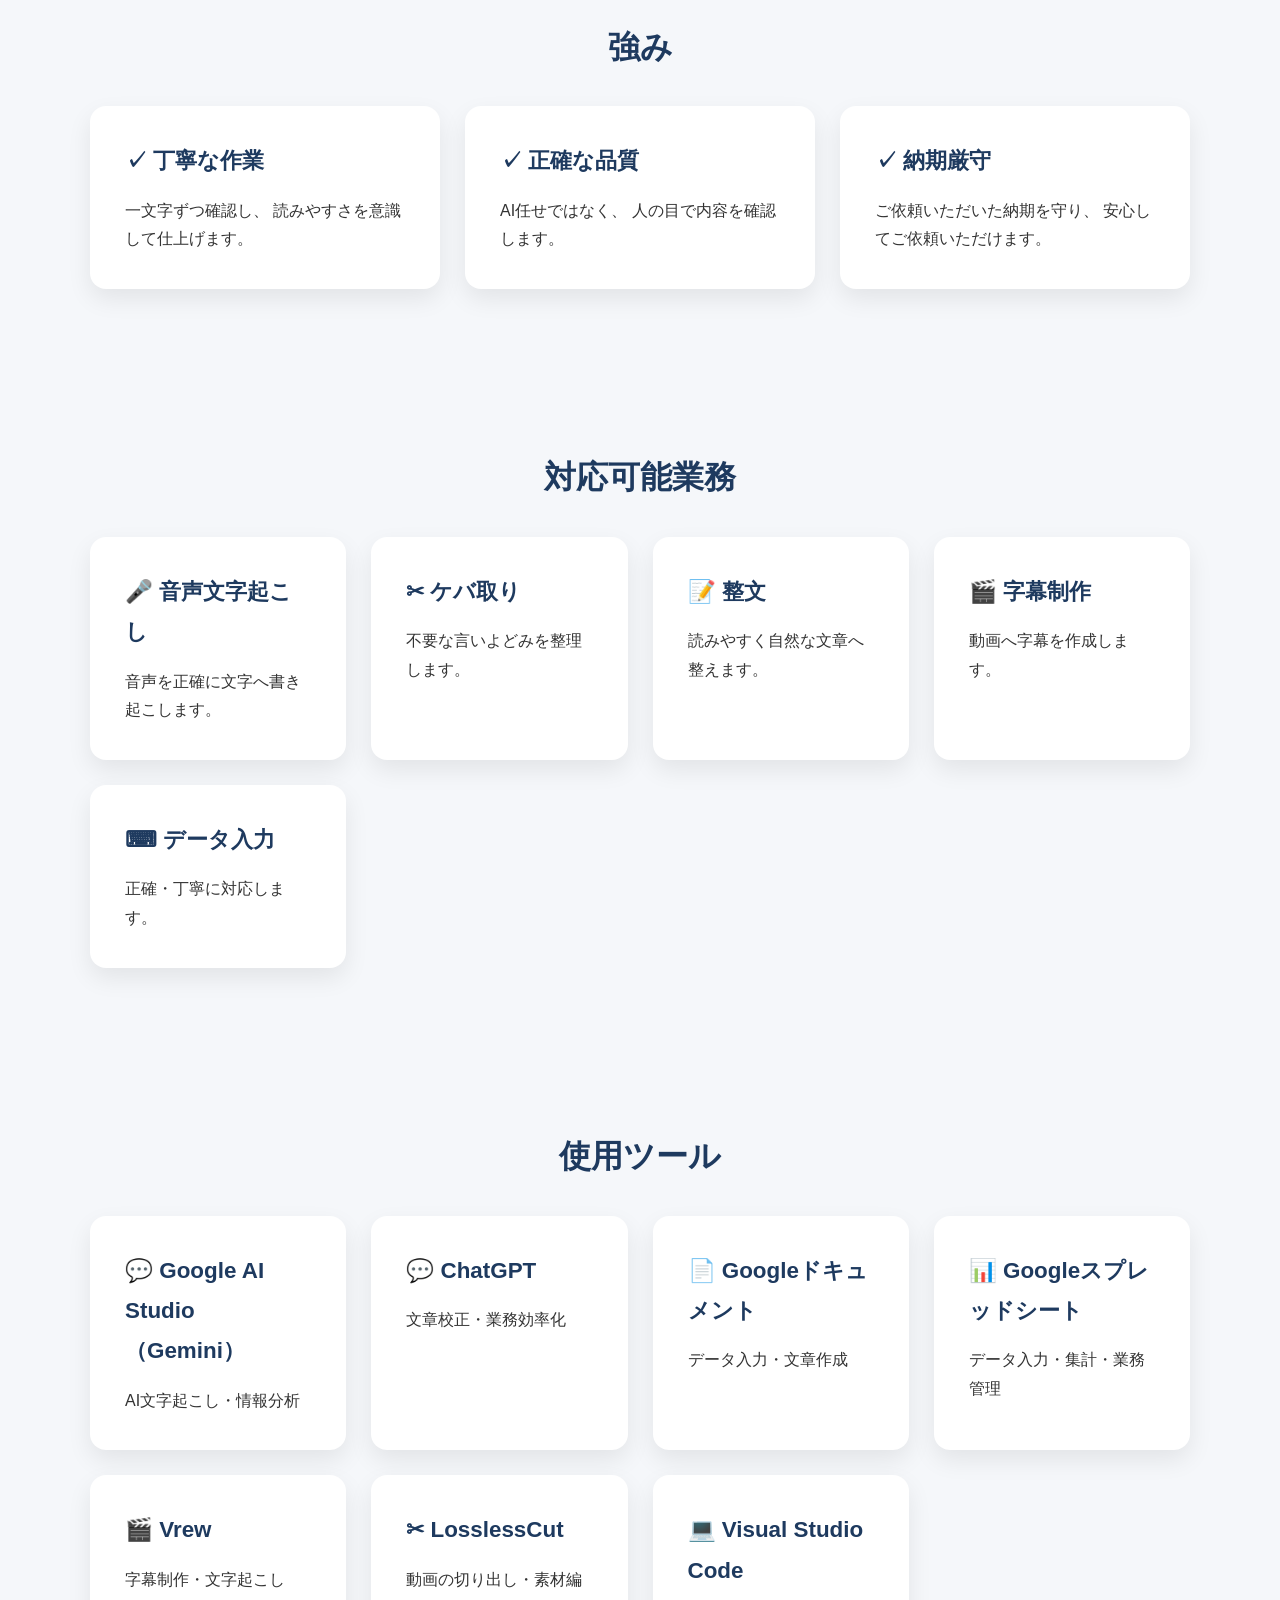
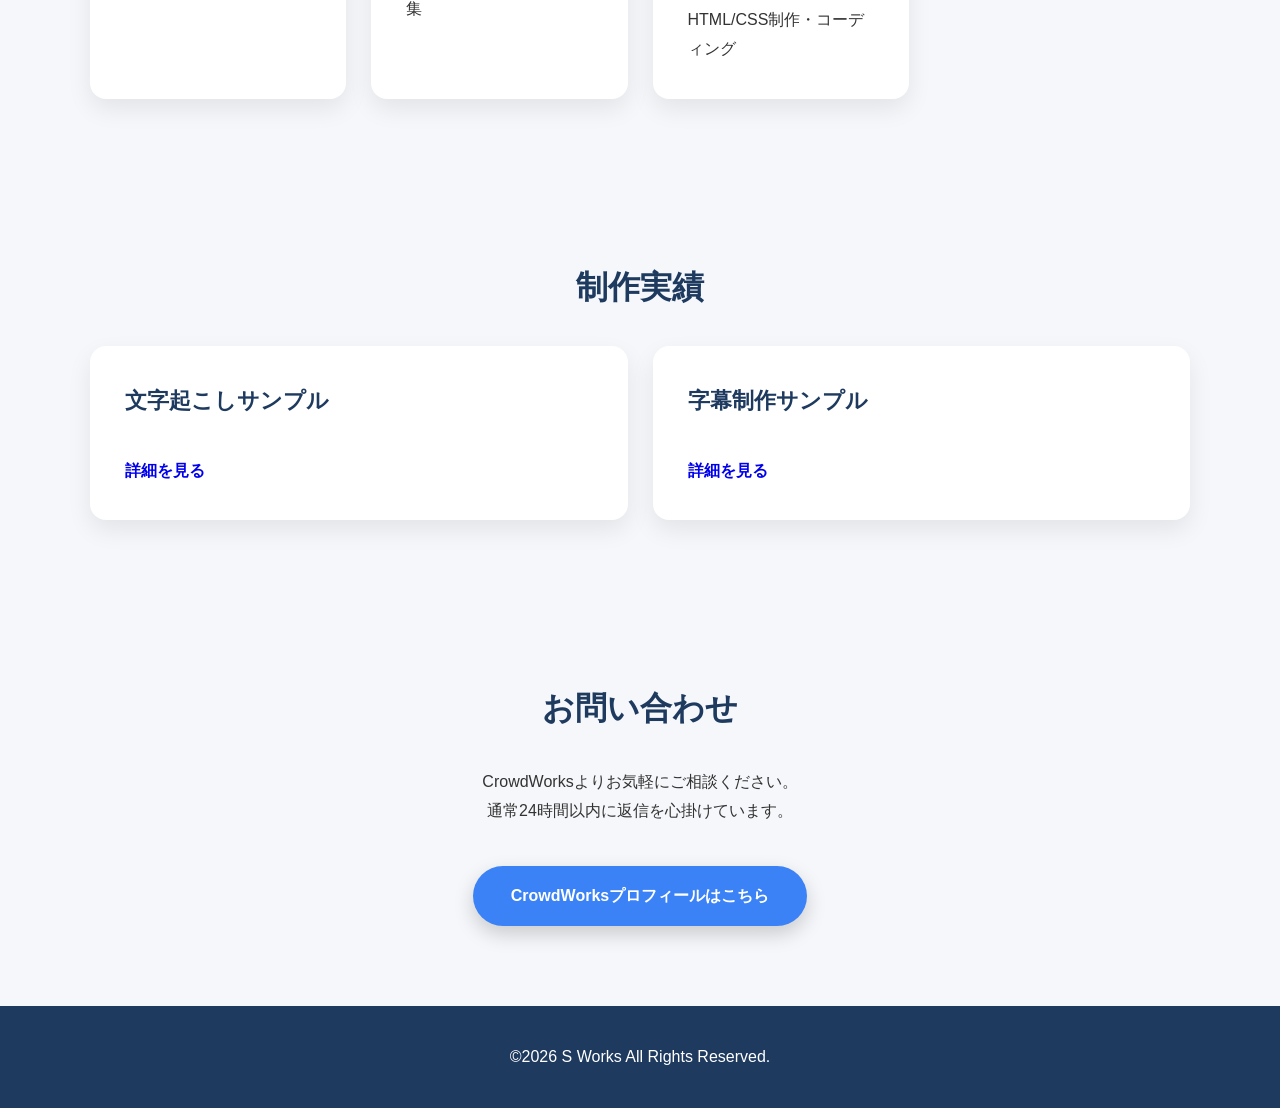
==== commit 41917734: "修正" ====
--- a/index.html
+++ b/index.html
@@ -26,7 +26,7 @@
             </p>
 
             <p class="lead">
-                AIを活用しながら、人の目で丁寧に仕上げた<br>
+                AIを活用しながら、人の目と耳で丁寧に仕上げた<br>
                 文字起こし・字幕制作をご提供します。
             </p>
 
@@ -235,7 +235,7 @@
 
                     <article class="card">
 
-                        <h3>公開動画を使用した文字起こし・ケバ取り・整文</h3>
+                        <h3>文字起こしサンプル</h3>
 
                         <a href="works/work01.html">
                             詳細を見る
@@ -245,11 +245,21 @@
 
                     <article class="card">
 
-                        <h3>作品02</h3>
-
-                        <p>
-                            インタビュー形式の
-                            文字起こし
+                        <h3>字幕制作サンプル</h3>
+
+                        <a href="works/work02.html">
+                            詳細を見る
+                        </a>
+
+                    </article>
+
+                    <!--追加作品用
+                    <article class="card">
+
+                        <h3>字幕制作</h3>
+
+                        <p>
+                            字幕入れ作品
                         </p>
 
                         <a href="#">
@@ -257,21 +267,7 @@
                         </a>
 
                     </article>
-
-                    <article class="card">
-
-                        <h3>字幕制作</h3>
-
-                        <p>
-                            字幕入れ作品
-                        </p>
-
-                        <a href="#">
-                            準備中
-                        </a>
-
-                    </article>
-
+                    -->
                 </div>
 
             </div>
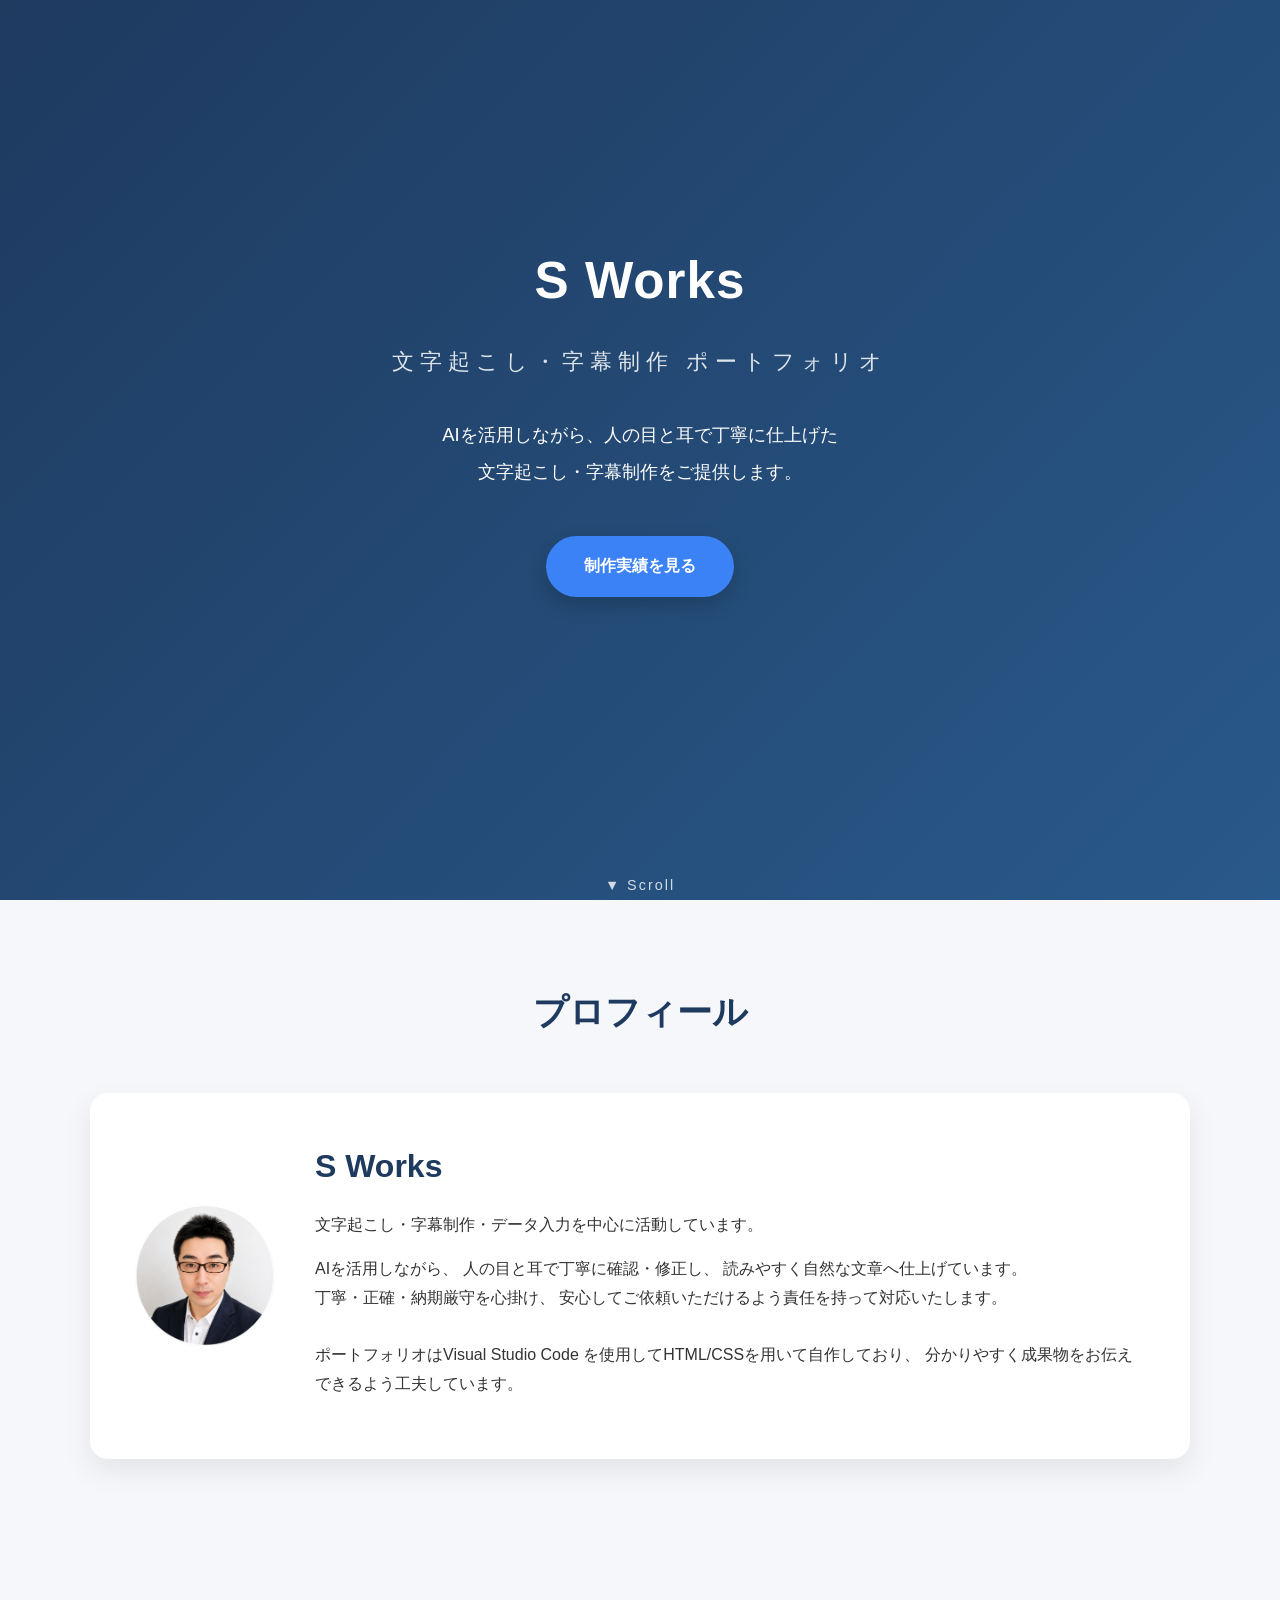
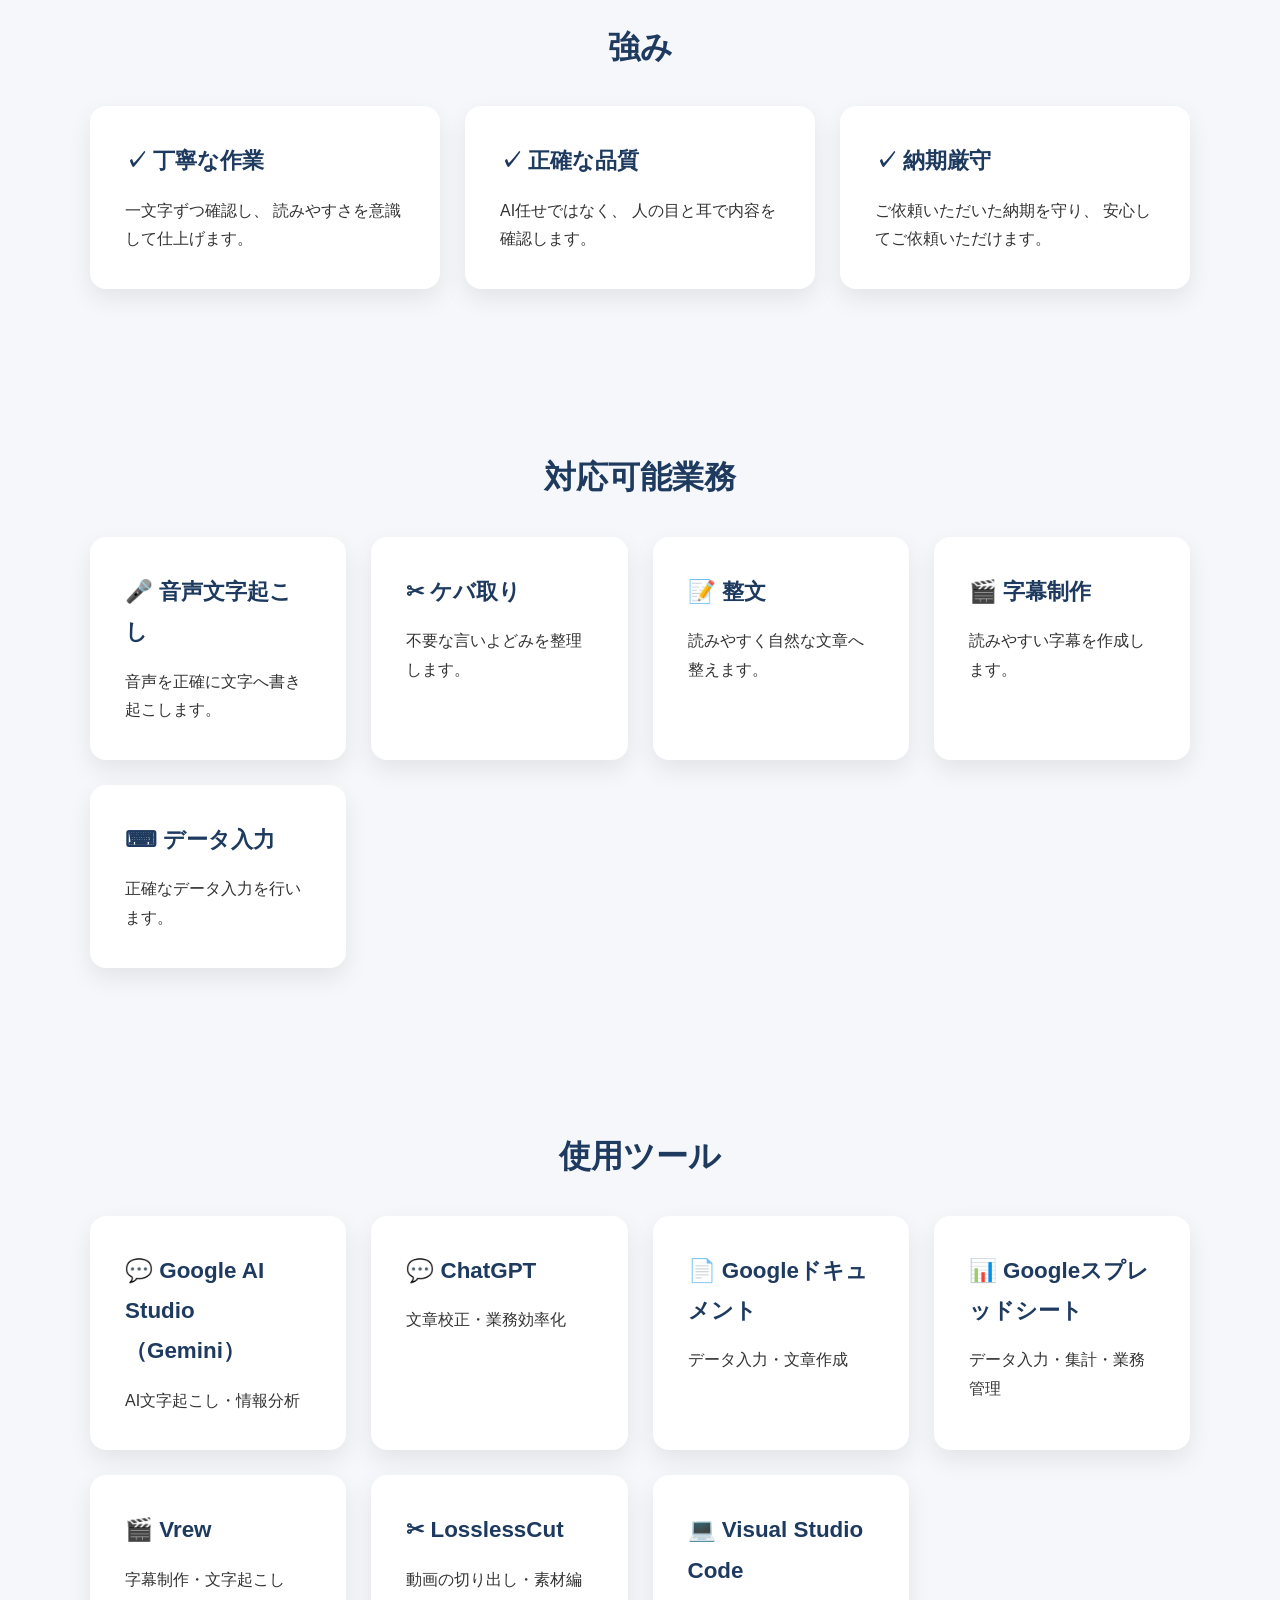
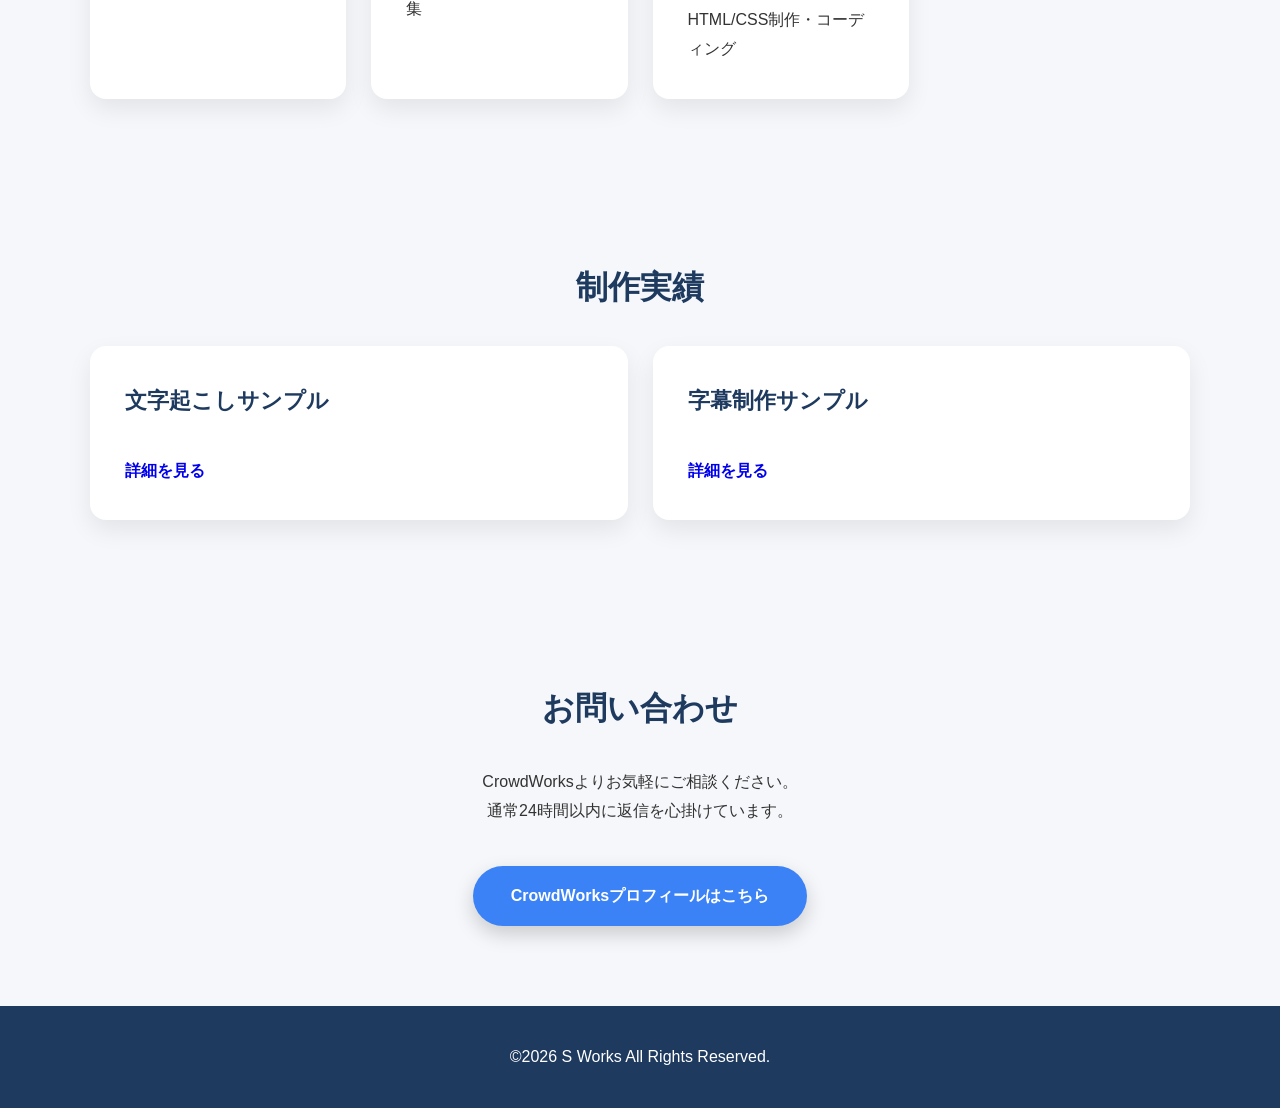
==== commit 53621303: "修正" ====
--- a/index.html
+++ b/index.html
@@ -78,8 +78,8 @@
 
                         <p>
                             AIを活用しながら、
-                            人の目で丁寧に確認・修正し、
-                            読みやすく自然な文章へ仕上げています。
+                            人の目と耳で丁寧に確認・修正し、
+                            読みやすく自然な文章へ仕上げています。<br>
                             丁寧・正確・納期厳守を心掛け、
                             安心してご依頼いただけるよう責任を持って対応いたします。
                             <br>
@@ -117,7 +117,7 @@
                         <h3>✓ 正確な品質</h3>
                         <p>
                             AI任せではなく、
-                            人の目で内容を確認します。
+                            人の目と耳で内容を確認します。
                         </p>
                     </article>
 
@@ -161,12 +161,12 @@
 
                     <article class="card">
                         <h3>🎬 字幕制作</h3>
-                        <p>動画へ字幕を作成します。</p>
+                        <p>読みやすい字幕を作成します。</p>
                     </article>
 
                     <article class="card">
                         <h3>⌨ データ入力</h3>
-                        <p>正確・丁寧に対応します。</p>
+                        <p>正確なデータ入力を行います。</p>
                     </article>
 
                 </div>
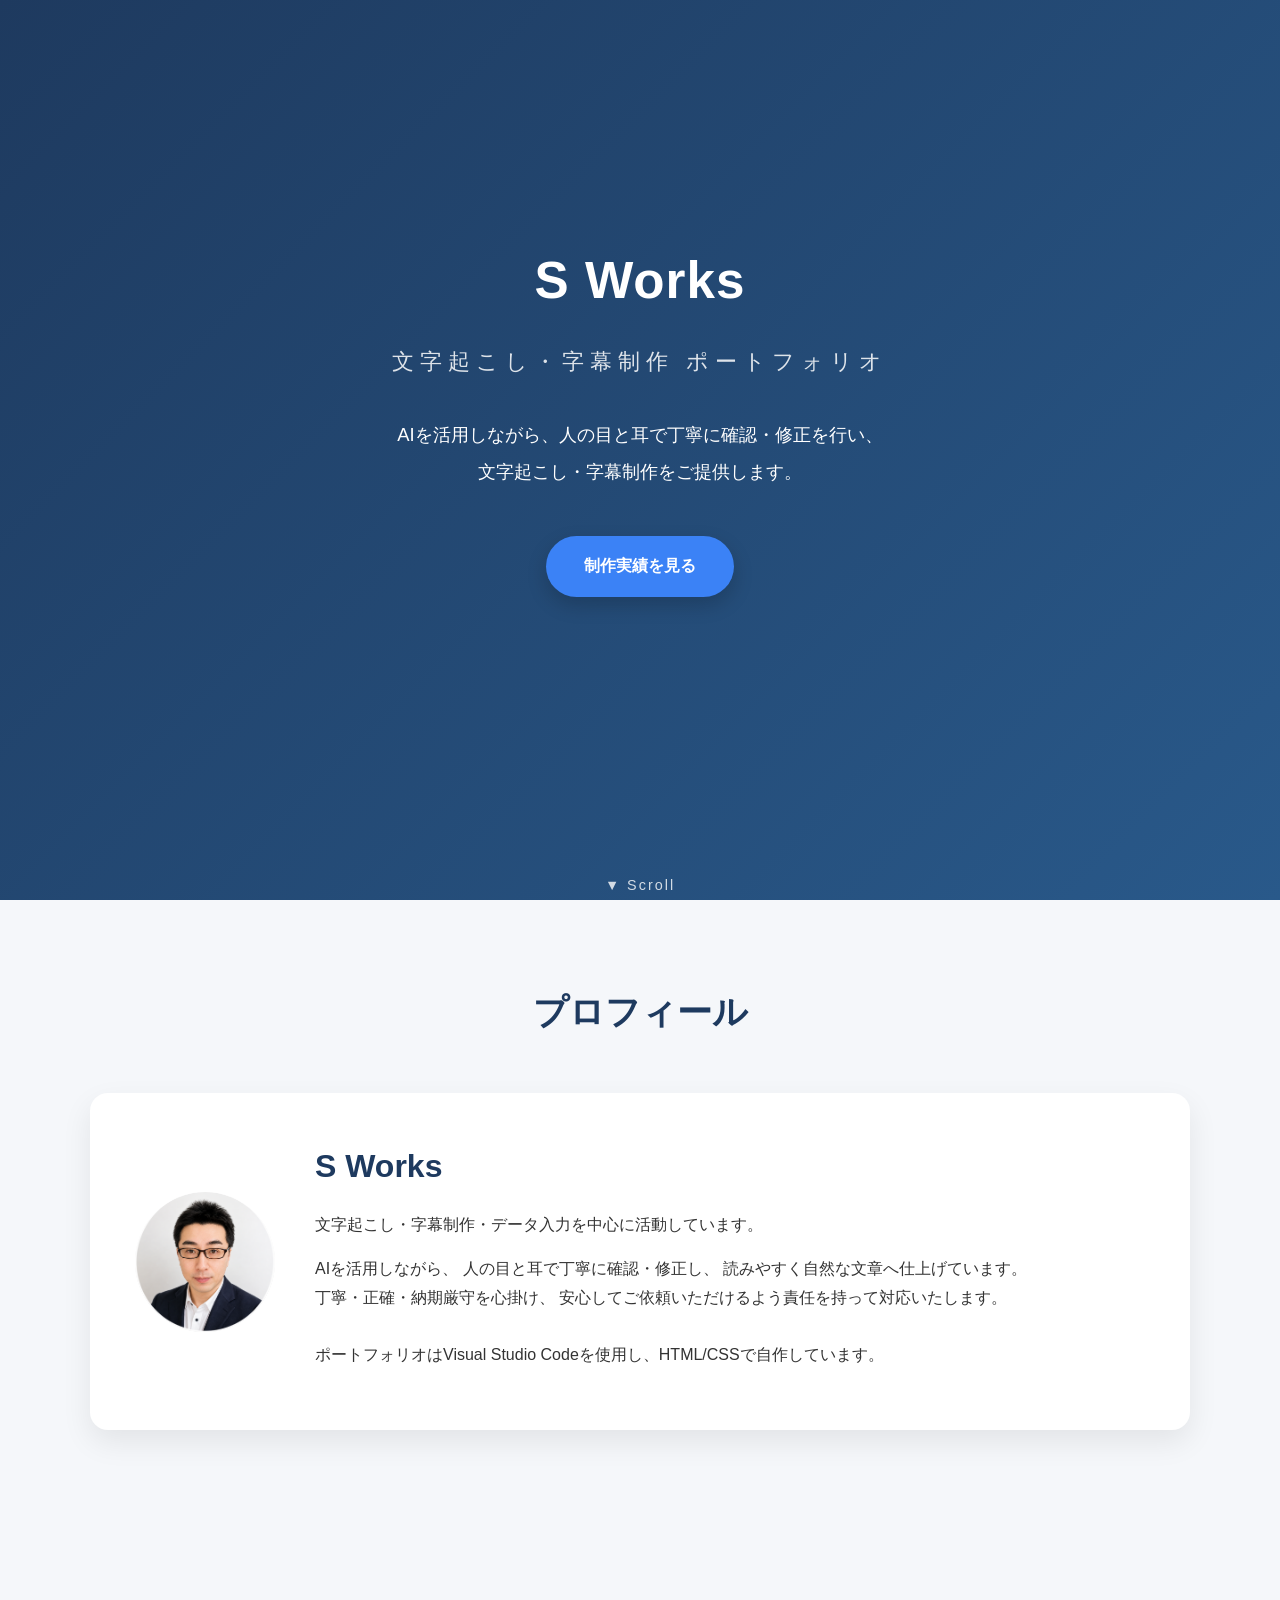
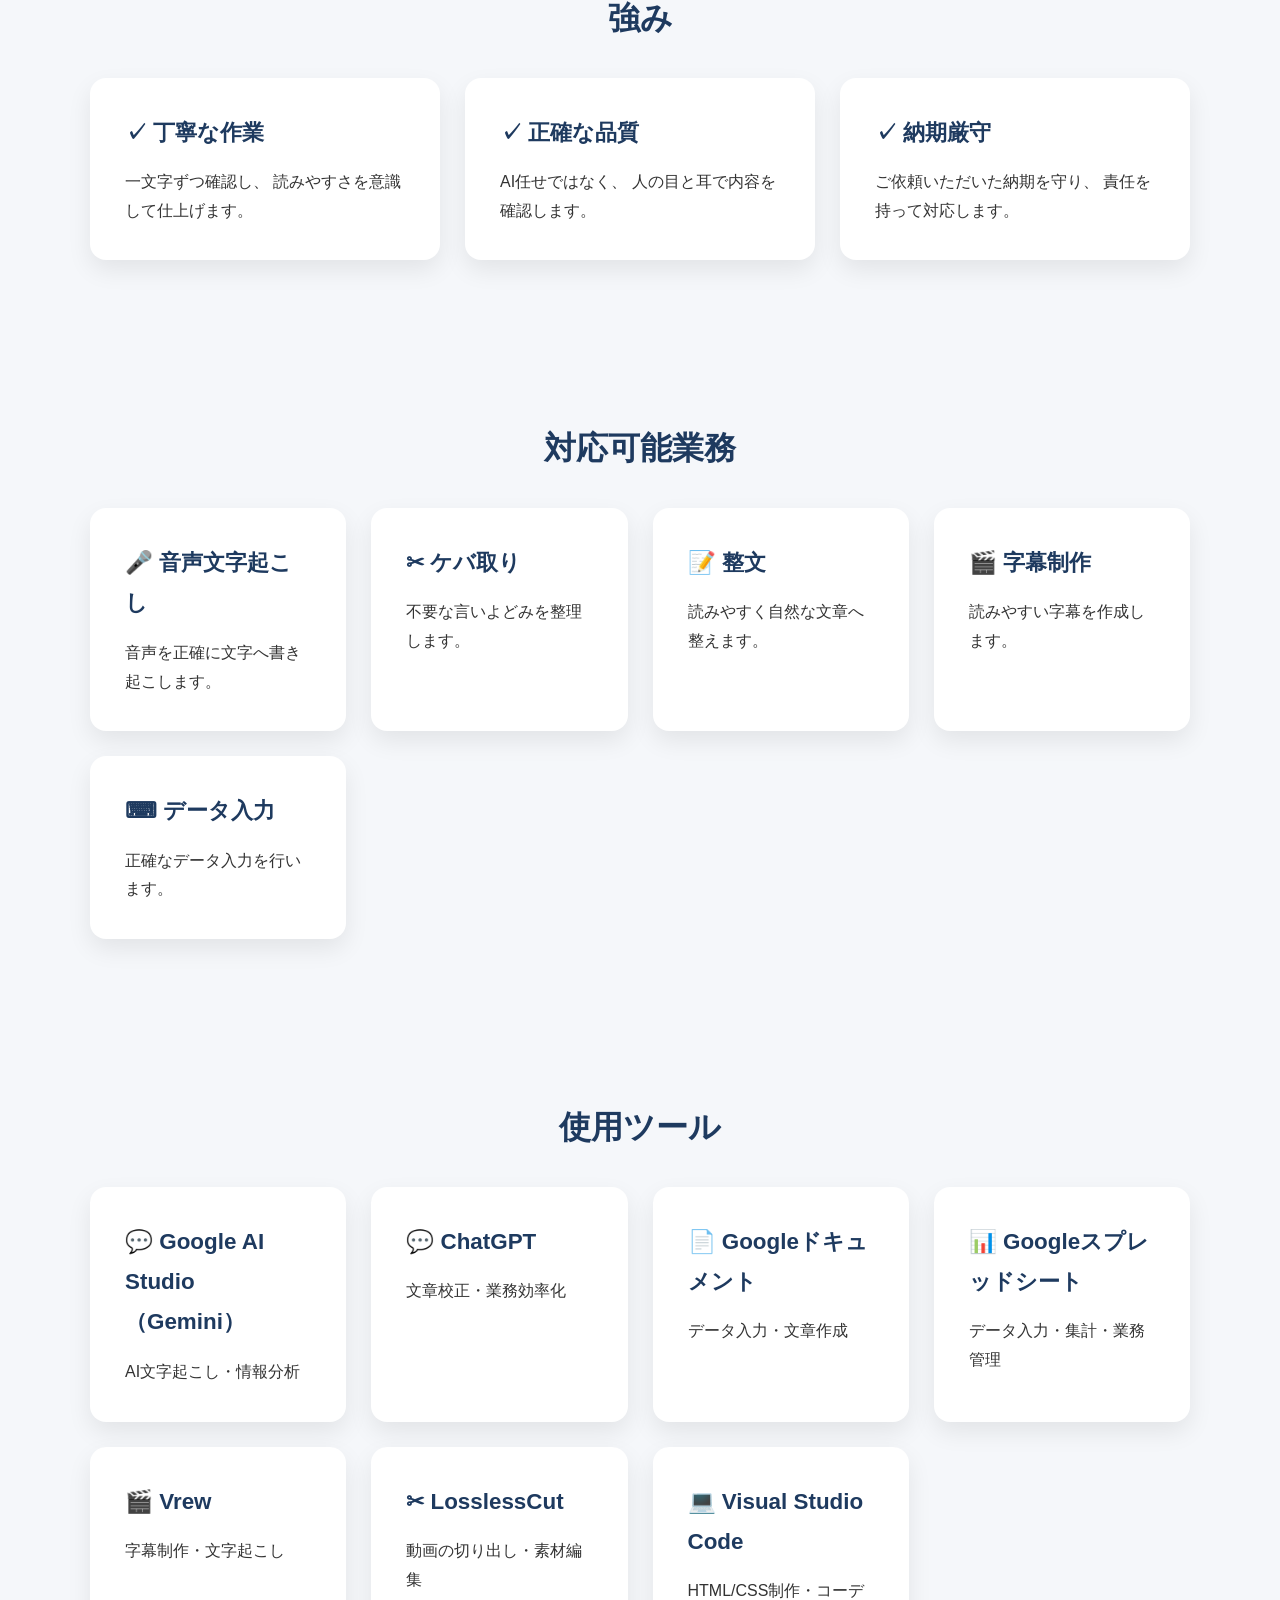
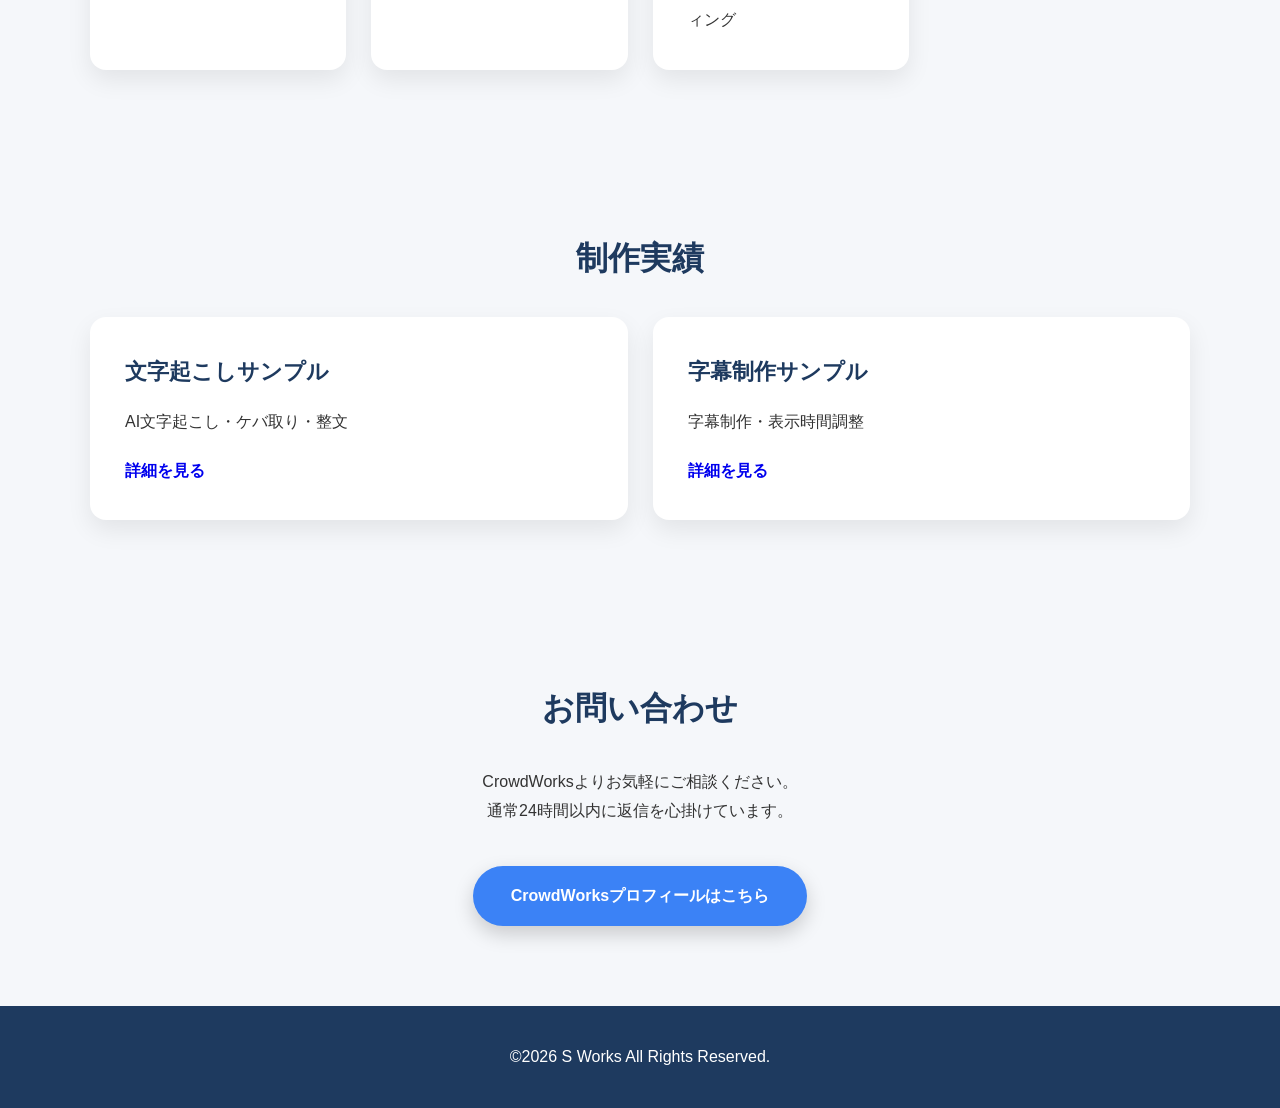
==== commit 01966a5c: "修正" ====
--- a/index.html
+++ b/index.html
@@ -26,7 +26,7 @@
             </p>
 
             <p class="lead">
-                AIを活用しながら、人の目と耳で丁寧に仕上げた<br>
+                AIを活用しながら、人の目と耳で丁寧に確認・修正を行い、<br>
                 文字起こし・字幕制作をご提供します。
             </p>
 
@@ -84,8 +84,7 @@
                             安心してご依頼いただけるよう責任を持って対応いたします。
                             <br>
                             <br>
-                            ポートフォリオはVisual Studio Code を使用してHTML/CSSを用いて自作しており、
-                            分かりやすく成果物をお伝えできるよう工夫しています。
+                            ポートフォリオはVisual Studio Codeを使用し、HTML/CSSで自作しています。
                         </p>
 
                     </div>
@@ -125,7 +124,7 @@
                         <h3>✓ 納期厳守</h3>
                         <p>
                             ご依頼いただいた納期を守り、
-                            安心してご依頼いただけます。
+                            責任を持って対応します。
                         </p>
                     </article>
 
@@ -236,6 +235,10 @@
                     <article class="card">
 
                         <h3>文字起こしサンプル</h3>
+
+                        <p>
+                            AI文字起こし・ケバ取り・整文
+                        </p>
 
                         <a href="works/work01.html">
                             詳細を見る
@@ -246,6 +249,10 @@
                     <article class="card">
 
                         <h3>字幕制作サンプル</h3>
+
+                        <p>
+                            字幕制作・表示時間調整
+                        </p>
 
                         <a href="works/work02.html">
                             詳細を見る
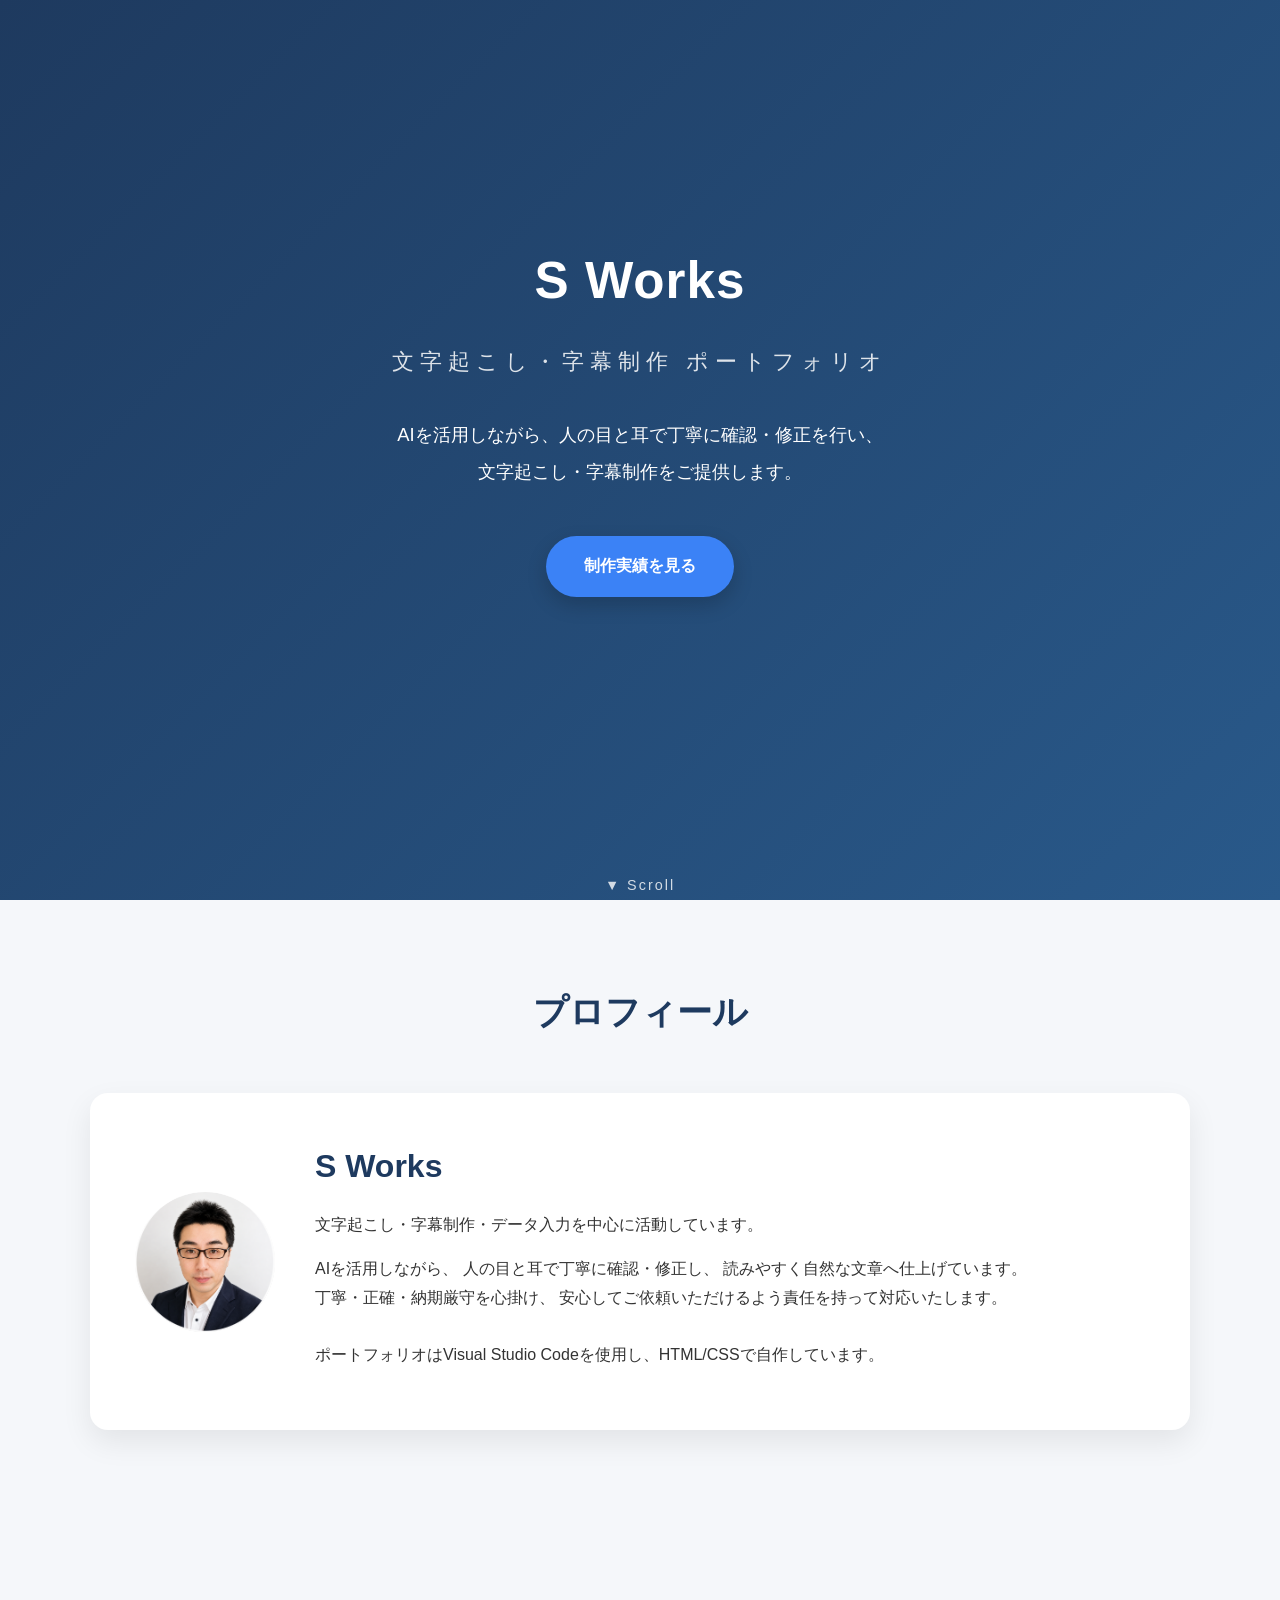
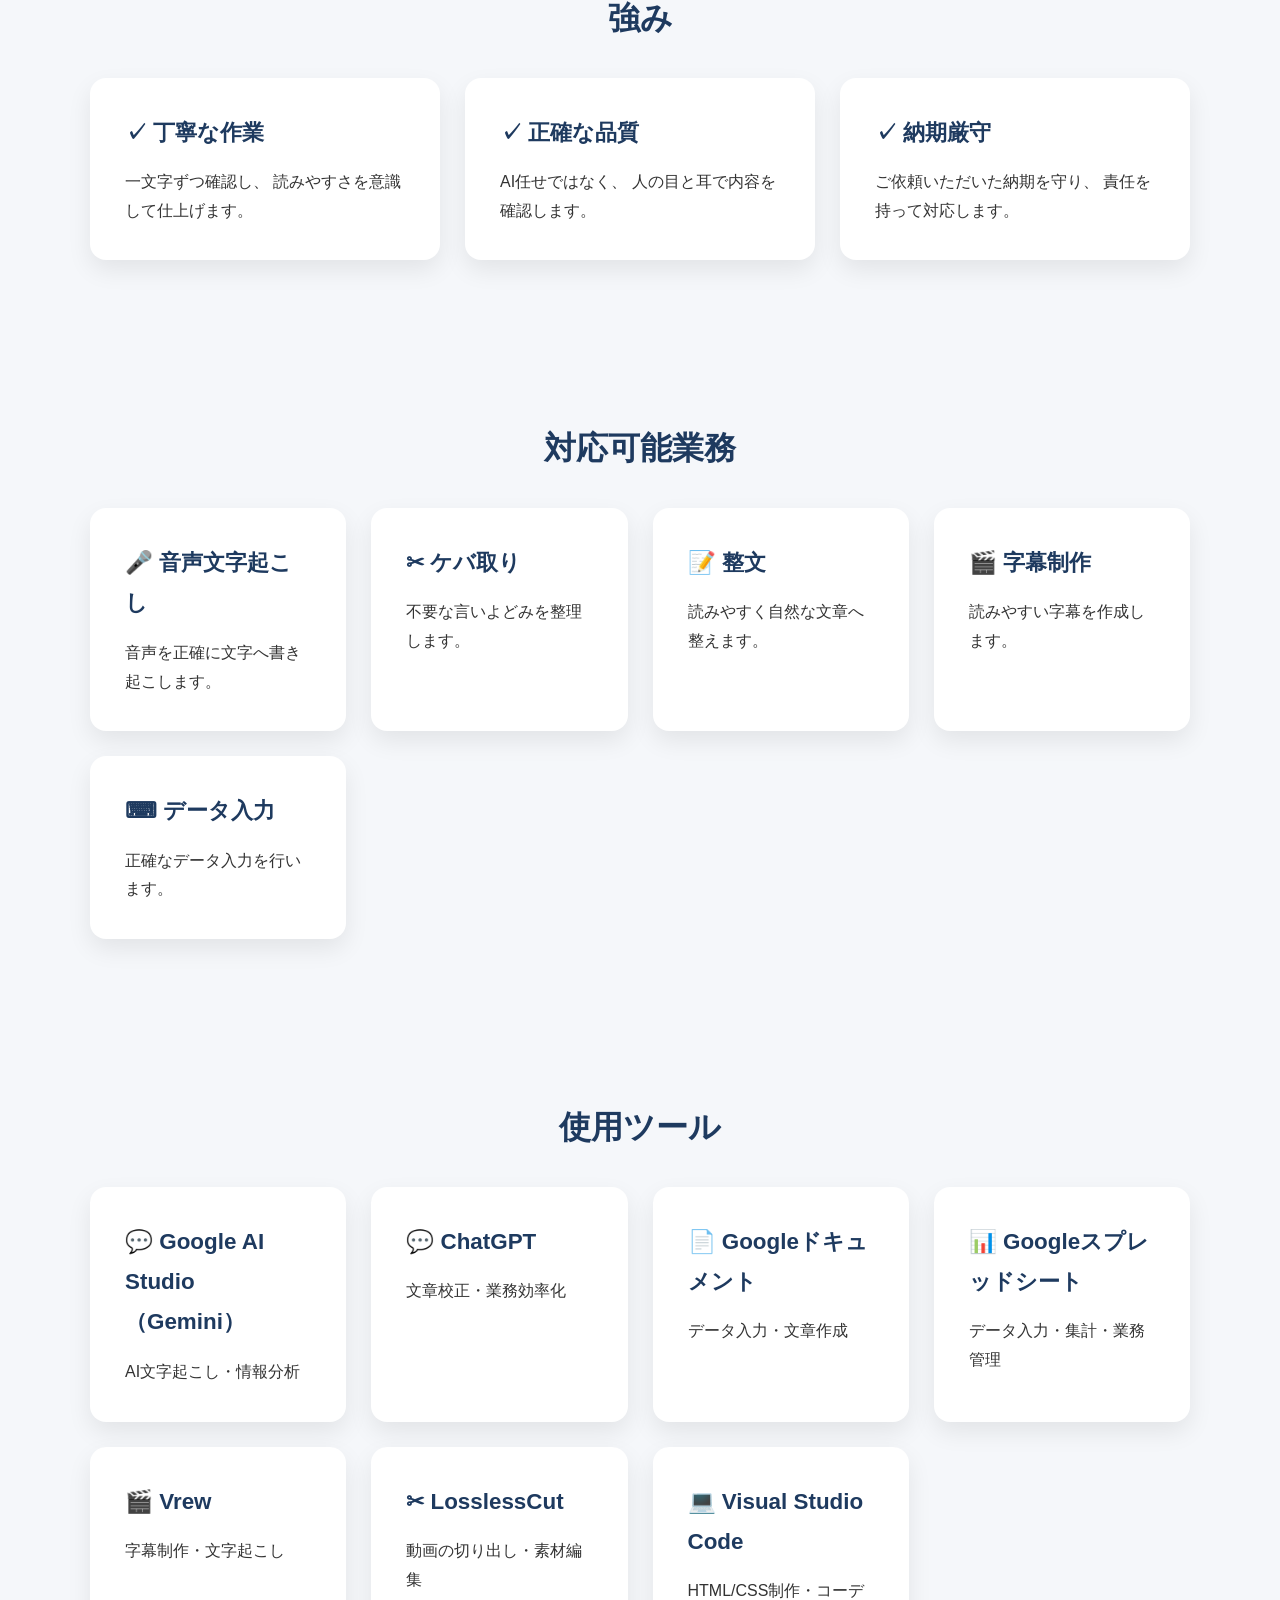
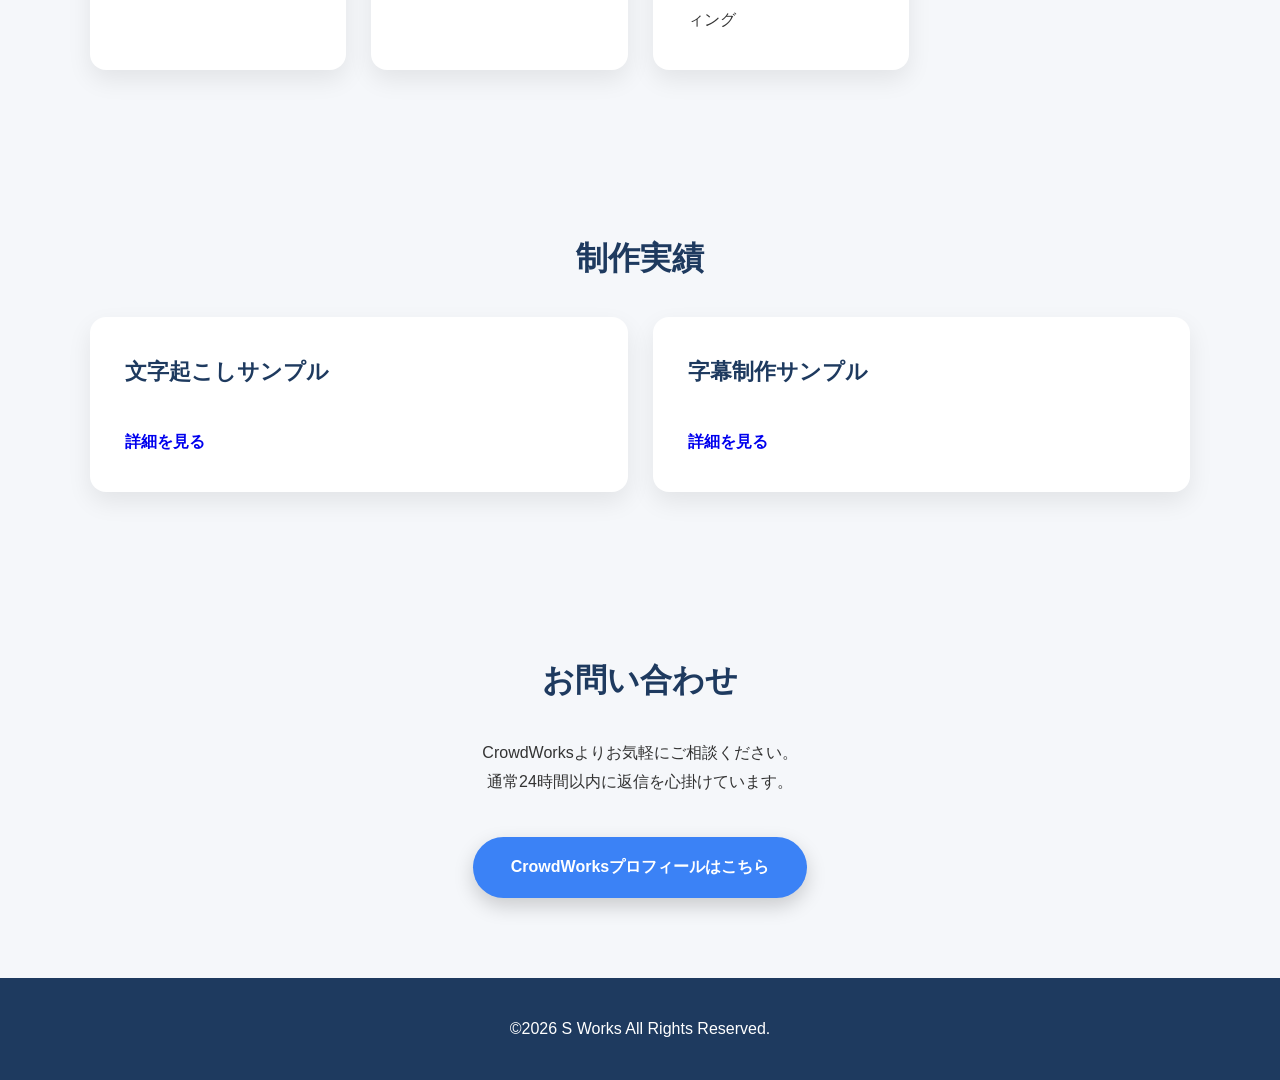
==== commit fdcc56ca: "修正" ====
--- a/index.html
+++ b/index.html
@@ -5,7 +5,7 @@
     <meta charset="UTF-8">
     <meta name="viewport" content="width=device-width, initial-scale=1.0">
 
-    <title>文字起こし・字幕制作 ポートフォリオ</title>
+    <title>ポートフォリオ</title>
 
     <link rel="stylesheet" href="css/style.css">
 </head>
@@ -236,10 +236,6 @@
 
                         <h3>文字起こしサンプル</h3>
 
-                        <p>
-                            AI文字起こし・ケバ取り・整文
-                        </p>
-
                         <a href="works/work01.html">
                             詳細を見る
                         </a>
@@ -249,10 +245,6 @@
                     <article class="card">
 
                         <h3>字幕制作サンプル</h3>
-
-                        <p>
-                            字幕制作・表示時間調整
-                        </p>
 
                         <a href="works/work02.html">
                             詳細を見る
